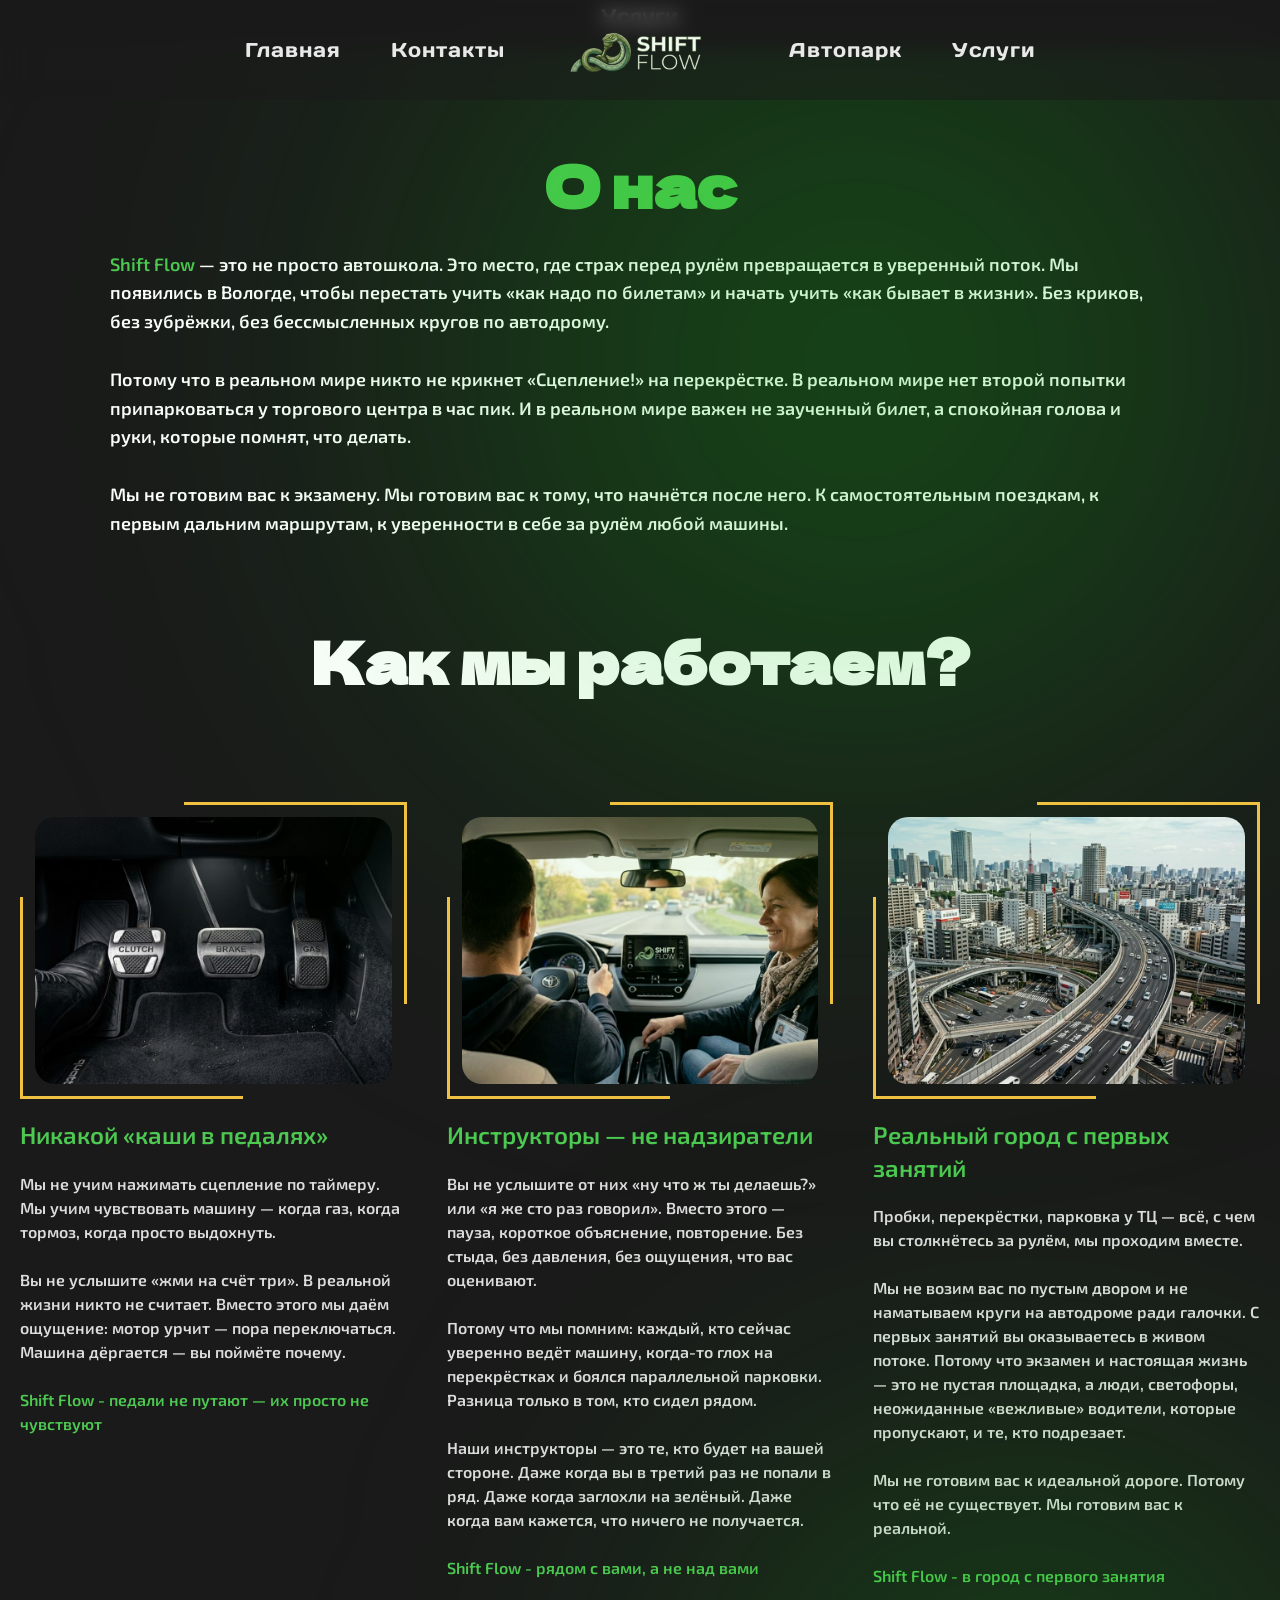
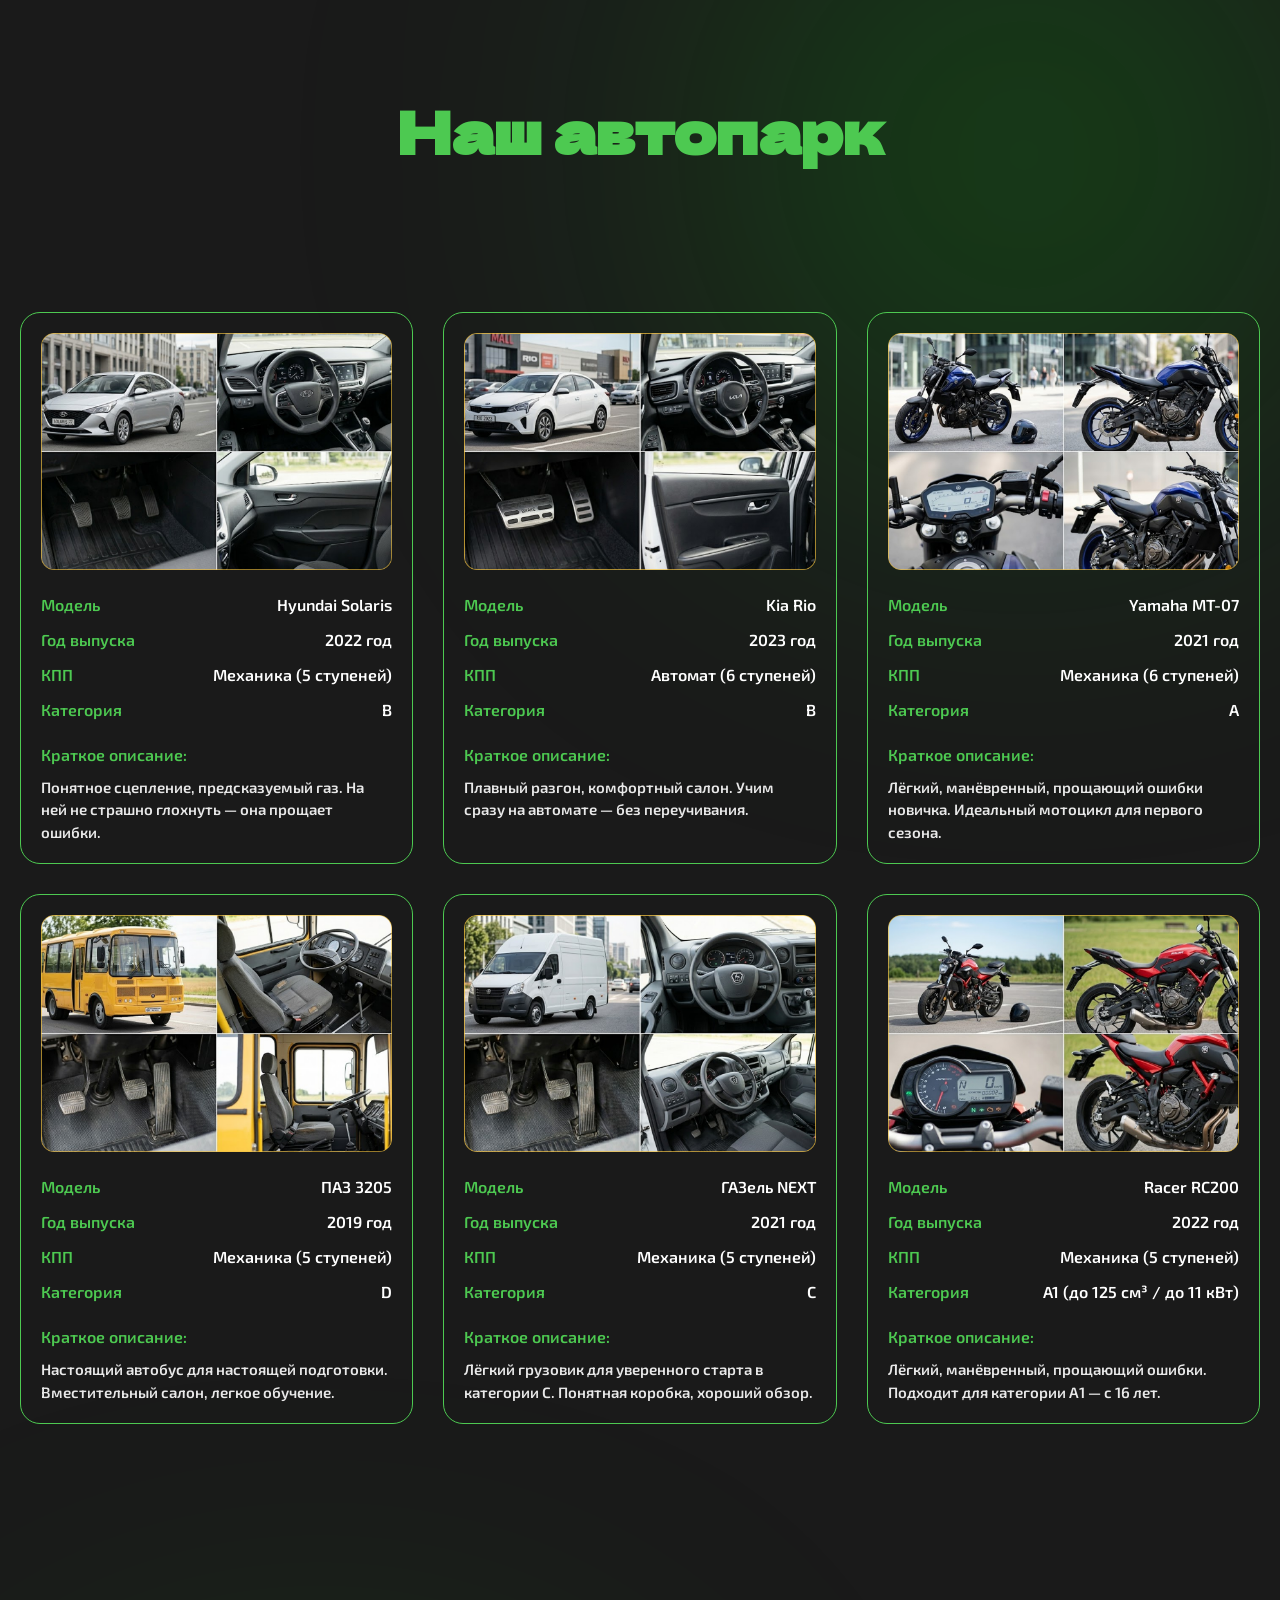
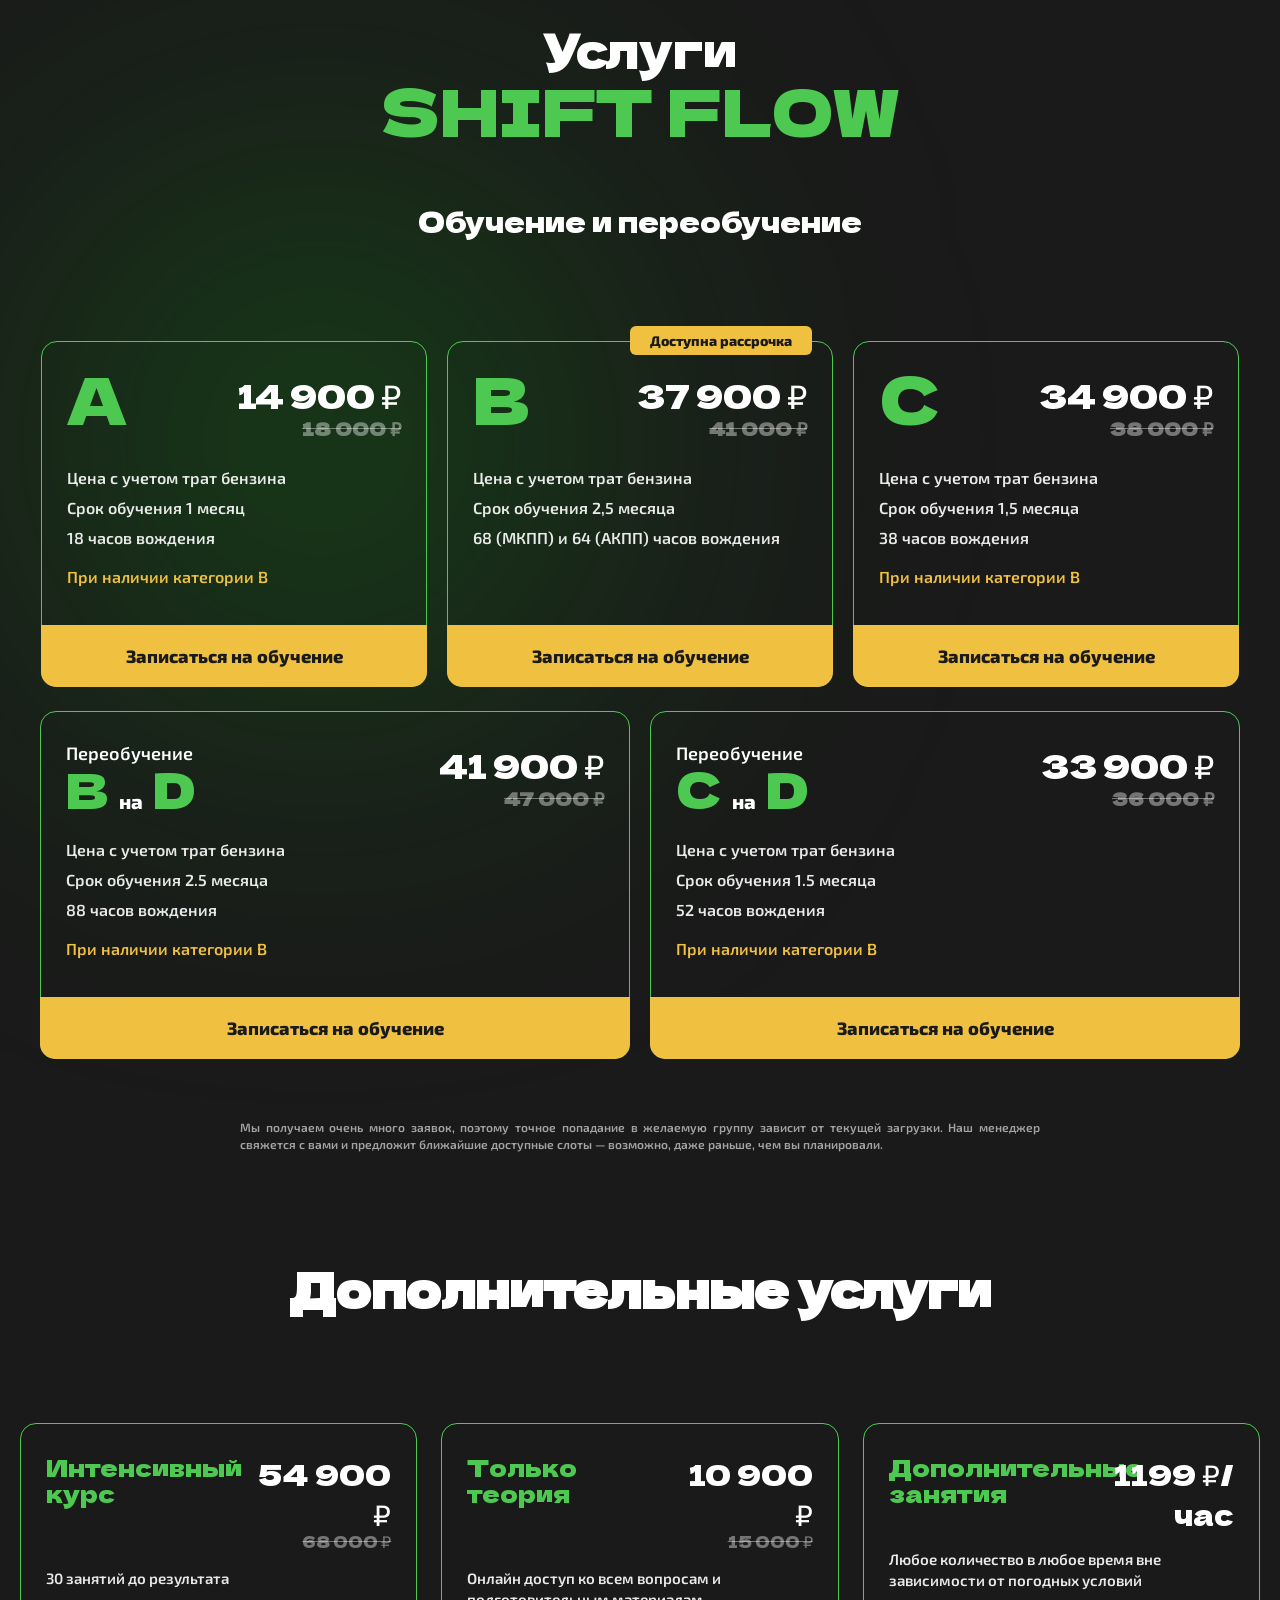
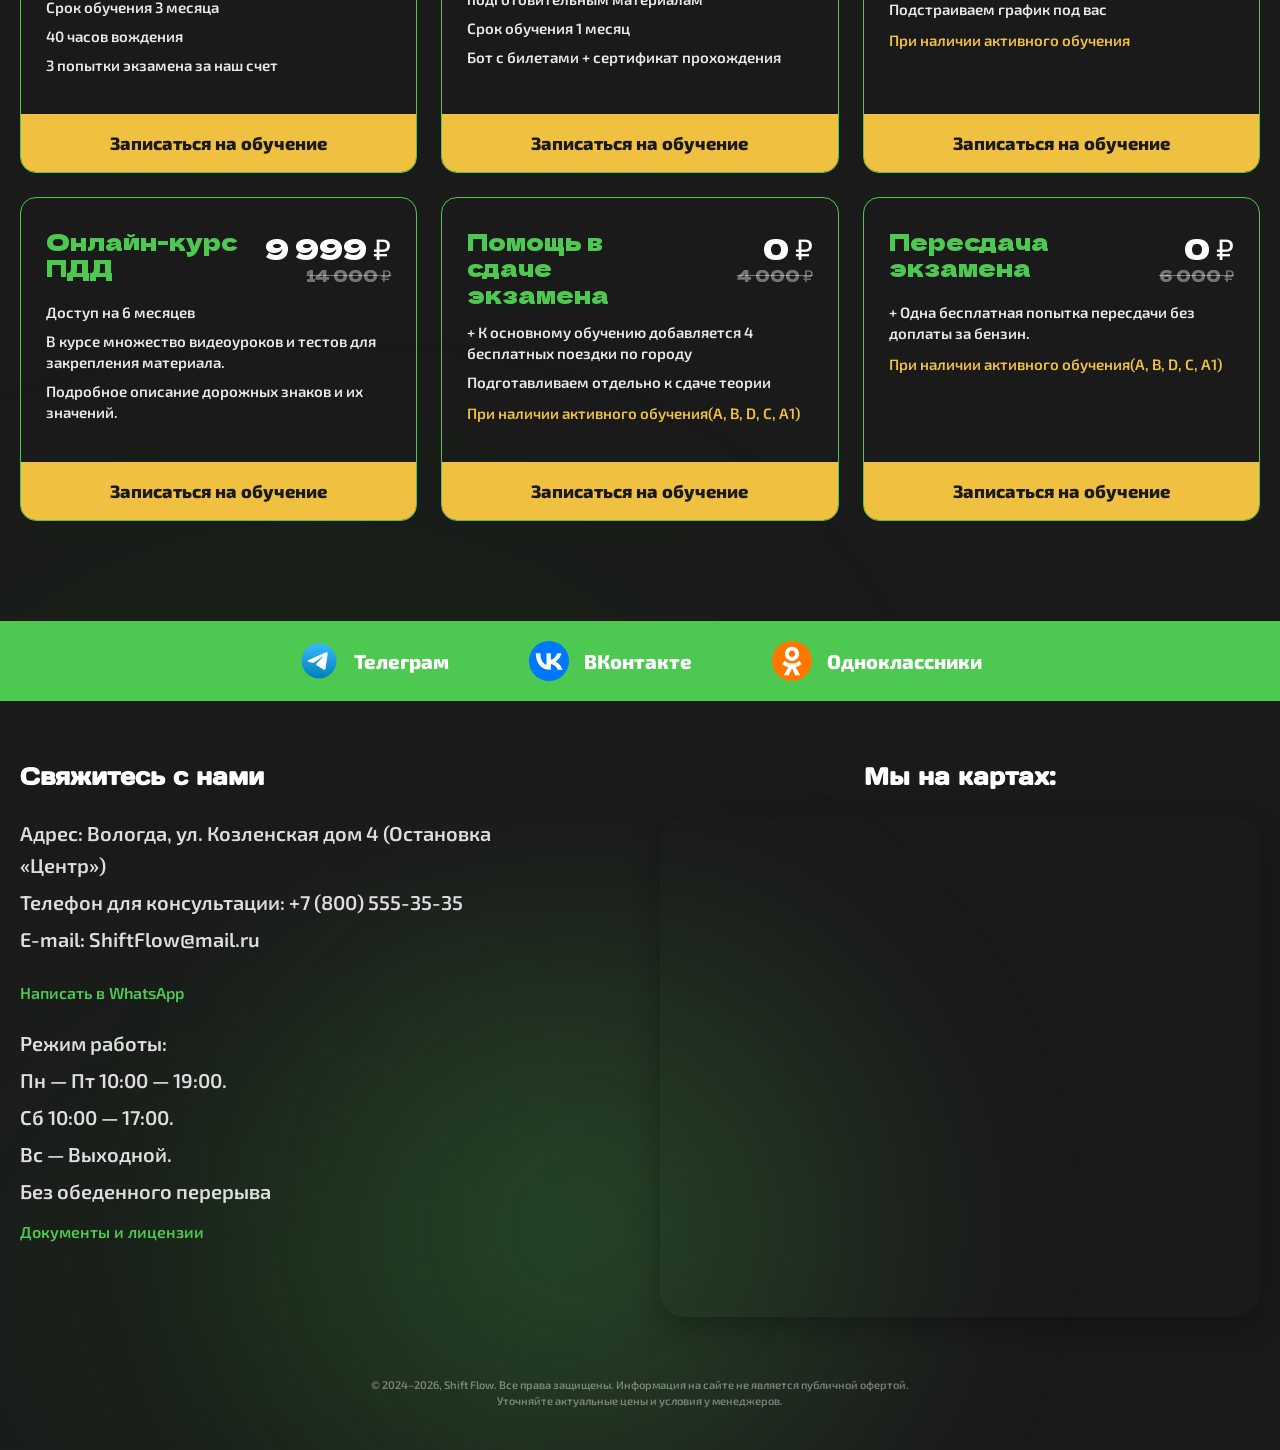
==== general.html @ fd3c5251 "Add files via upload" ====
<!DOCTYPE html>
<html lang="ru">
<head>
    <meta charset="UTF-8">
    <meta name="viewport" content="width=device-width, initial-scale=1.0">
    <title>Oбщая страница - Shift Flow</title>
    <link rel="stylesheet" href="./Css/style_general.css">
    <link rel="icon" href="./images/car-icon.svg" type="image/x-icon" />
</head>
<body>
   <!-- Эффекты свечения -->
    <div class="glow-effect-right-bottom"></div>
    <div class="glow-effect-right-bottom-1"></div>
    <div class="glow-effect-left-bottom"></div>
    <div class="glow-effect-left-bottom-1"></div>

    <!-- Шапка -->
    <header class="header">
        <div class="container">
            <nav class="nav-left desktop-nav">
                <a href="./index.html">Главная</a>
                <a href="#contact">Контакты</a>
            </nav>
            <div class="logo">
                <a href="./index.html"><img src="./images/logotip.png" alt="Shift Flow" /></a>
            </div>
            <nav class="nav-right desktop-nav">
                <a href="./general.html#carpark">Автопарк</a>
                <a href="./general.html#services">Услуги</a>
            </nav>
            <button class="burger-btn" id="burgerBtn">Меню</button>
        </div>
    </header>

    <!-- Мобильное меню -->
    <div class="mobile-nav" id="mobileNav">
        <a href="./index.html">Главная</a>
        <a href="#contact">Контакты</a>
        <a href="./general.html#carpark">Автопарк</a>
        <a href="./general.html#services">Услуги</a>
    </div>

    <!-- Блок О нас -->
    <section class="about-section">
        <div class="container about-container">
            <h1 class="page-title">О нас</h1>
            <p class="intro-text">
                <span class="highlight">Shift Flow</span> — это не просто автошкола. Это место, где страх перед рулём превращается в уверенный поток. Мы появились в Вологде, чтобы перестать учить «как надо по билетам» и начать учить «как бывает в жизни». Без криков, без зубрёжки, без бессмысленных кругов по автодрому.
                <br><br>
                Потому что в реальном мире никто не крикнет «Сцепление!» на перекрёстке. В реальном мире нет второй попытки припарковаться у торгового центра в час пик. И в реальном мире важен не заученный билет, а спокойная голова и руки, которые помнят, что делать.
                <br><br>
                Мы не готовим вас к экзамену. Мы готовим вас к тому, что начнётся после него. К самостоятельным поездкам, к первым дальним маршрутам, к уверенности в себе за рулём любой машины.
            </p>
        </div>
    </section>

    <!-- Блок Как мы работаем? -->
    <section class="work-section">
        <div class="container work-container">
            <h2 class="section-title">Как мы работаем?</h2>
            <div class="work-grid">
                <div class="work-card">
                    <div class="work-image-wrapper">
                        <img src="./images/block-work-pedali.png" alt="Педали">
                    </div>
                    <h3 class="work-card-title">Никакой «каши в педалях»</h3>
                    <p class="work-card-text">
                        Мы не учим нажимать сцепление по таймеру. Мы учим чувствовать машину — когда газ, когда тормоз, когда просто выдохнуть.<br><br>
                        Вы не услышите «жми на счёт три». В реальной жизни никто не считает. Вместо этого мы даём ощущение: мотор урчит — пора переключаться. Машина дёргается — вы поймёте почему.<br><br>
                        <span class="highlight">Shift Flow - </span><span class="work-card-tagline">педали не путают — их просто не чувствуют</span>
                    </p>
                </div>
                <div class="work-card">
                    <div class="work-image-wrapper">
                        <img src="./images/block-work-instrucor.png" alt="Инструктор">
                    </div>
                    <h3 class="work-card-title">Инструкторы — не надзиратели</h3>
                    <p class="work-card-text">
                        Вы не услышите от них «ну что ж ты делаешь?» или «я же сто раз говорил». Вместо этого — пауза, короткое объяснение, повторение. Без стыда, без давления, без ощущения, что вас оценивают.<br><br>
                        Потому что мы помним: каждый, кто сейчас уверенно ведёт машину, когда-то глох на перекрёстках и боялся параллельной парковки. Разница только в том, кто сидел рядом.<br><br>
                        Наши инструкторы — это те, кто будет на вашей стороне. Даже когда вы в третий раз не попали в ряд. Даже когда заглохли на зелёный. Даже когда вам кажется, что ничего не получается.<br><br>
                        <span class="highlight">Shift Flow - </span><span class="work-card-tagline">рядом с вами, а не над вами</span>
                    </p>
                </div>
                <div class="work-card">
                    <div class="work-image-wrapper">
                        <img src="./images/block-work-city.png" alt="Город">
                    </div>
                    <h3 class="work-card-title">Реальный город с первых занятий</h3>
                    <p class="work-card-text">
                        Пробки, перекрёстки, парковка у ТЦ — всё, с чем вы столкнётесь за рулём, мы проходим вместе.<br><br>
                        Мы не возим вас по пустым двором и не наматываем круги на автодроме ради галочки. С первых занятий вы оказываетесь в живом потоке. Потому что экзамен и настоящая жизнь — это не пустая площадка, а люди, светофоры, неожиданные «вежливые» водители, которые пропускают, и те, кто подрезает.<br><br>
                        Мы не готовим вас к идеальной дороге. Потому что её не существует. Мы готовим вас к реальной.<br><br>
                        <span class="highlight">Shift Flow - </span><span class="work-card-tagline">в город с первого занятия</span>
                    </p>
                </div>
            </div>
        </div>
    </section>

    <!-- Автопарк -->
    <section class="fleet-section">
        <div class="container fleet-container">
            <h2 class="fleet-title" id="carpark">Наш автопарк</h2>
            <div class="fleet-grid">
                <div class="fleet-card">
                    <div class="fleet-image"><img src="./images/avtoparc-1.png" alt="Hyundai Solaris"></div>
                    <div class="fleet-info">
                        <div class="fleet-row"><span class="fleet-label">Модель</span><span class="fleet-value">Hyundai Solaris</span></div>
                        <div class="fleet-row"><span class="fleet-label">Год выпуска</span><span class="fleet-value">2022 год</span></div>
                        <div class="fleet-row"><span class="fleet-label">КПП</span><span class="fleet-value">Механика (5 ступеней)</span></div>
                        <div class="fleet-row"><span class="fleet-label">Категория</span><span class="fleet-value">B</span></div>
                        <div class="fleet-desc"><span class="fleet-label">Краткое описание:</span><p>Понятное сцепление, предсказуемый газ. На ней не страшно глохнуть — она прощает ошибки.</p></div>
                    </div>
                </div>
                <div class="fleet-card">
                    <div class="fleet-image"><img src="./images/avtoparc-2.png" alt="Kia Rio"></div>
                    <div class="fleet-info">
                        <div class="fleet-row"><span class="fleet-label">Модель</span><span class="fleet-value">Kia Rio</span></div>
                        <div class="fleet-row"><span class="fleet-label">Год выпуска</span><span class="fleet-value">2023 год</span></div>
                        <div class="fleet-row"><span class="fleet-label">КПП</span><span class="fleet-value">Автомат (6 ступеней)</span></div>
                        <div class="fleet-row"><span class="fleet-label">Категория</span><span class="fleet-value">B</span></div>
                        <div class="fleet-desc"><span class="fleet-label">Краткое описание:</span><p>Плавный разгон, комфортный салон. Учим сразу на автомате — без переучивания.</p></div>
                    </div>
                </div>
                <div class="fleet-card">
                    <div class="fleet-image"><img src="./images/avtoparc-3.png" alt="Yamaha MT-07"></div>
                    <div class="fleet-info">
                        <div class="fleet-row"><span class="fleet-label">Модель</span><span class="fleet-value">Yamaha MT-07</span></div>
                        <div class="fleet-row"><span class="fleet-label">Год выпуска</span><span class="fleet-value">2021 год</span></div>
                        <div class="fleet-row"><span class="fleet-label">КПП</span><span class="fleet-value">Механика (6 ступеней)</span></div>
                        <div class="fleet-row"><span class="fleet-label">Категория</span><span class="fleet-value">A</span></div>
                        <div class="fleet-desc"><span class="fleet-label">Краткое описание:</span><p>Лёгкий, манёвренный, прощающий ошибки новичка. Идеальный мотоцикл для первого сезона.</p></div>
                    </div>
                </div>
                <div class="fleet-card">
                    <div class="fleet-image"><img src="./images/avtoparc-4.png" alt="ПАЗ 3205"></div>
                    <div class="fleet-info">
                        <div class="fleet-row"><span class="fleet-label">Модель</span><span class="fleet-value">ПАЗ 3205</span></div>
                        <div class="fleet-row"><span class="fleet-label">Год выпуска</span><span class="fleet-value">2019 год</span></div>
                        <div class="fleet-row"><span class="fleet-label">КПП</span><span class="fleet-value">Механика (5 ступеней)</span></div>
                        <div class="fleet-row"><span class="fleet-label">Категория</span><span class="fleet-value">D</span></div>
                        <div class="fleet-desc"><span class="fleet-label">Краткое описание:</span><p>Настоящий автобус для настоящей подготовки. Вместительный салон, легкое обучение.</p></div>
                    </div>
                </div>
                <div class="fleet-card">
                    <div class="fleet-image"><img src="./images/avtoparc-5.png" alt="ГАЗель NEXT"></div>
                    <div class="fleet-info">
                        <div class="fleet-row"><span class="fleet-label">Модель</span><span class="fleet-value">ГАЗель NEXT</span></div>
                        <div class="fleet-row"><span class="fleet-label">Год выпуска</span><span class="fleet-value">2021 год</span></div>
                        <div class="fleet-row"><span class="fleet-label">КПП</span><span class="fleet-value">Механика (5 ступеней)</span></div>
                        <div class="fleet-row"><span class="fleet-label">Категория</span><span class="fleet-value">C</span></div>
                        <div class="fleet-desc"><span class="fleet-label">Краткое описание:</span><p>Лёгкий грузовик для уверенного старта в категории C. Понятная коробка, хороший обзор.</p></div>
                    </div>
                </div>
                <div class="fleet-card">
                    <div class="fleet-image"><img src="./images/avtoparc-6.png" alt="Racer RC200"></div>
                    <div class="fleet-info">
                        <div class="fleet-row"><span class="fleet-label">Модель</span><span class="fleet-value">Racer RC200</span></div>
                        <div class="fleet-row"><span class="fleet-label">Год выпуска</span><span class="fleet-value">2022 год</span></div>
                        <div class="fleet-row"><span class="fleet-label">КПП</span><span class="fleet-value">Механика (5 ступеней)</span></div>
                        <div class="fleet-row"><span class="fleet-label">Категория</span><span class="fleet-value">A1 (до 125 см³ / до 11 кВт)</span></div>
                        <div class="fleet-desc"><span class="fleet-label">Краткое описание:</span><p>Лёгкий, манёвренный, прощающий ошибки. Подходит для категории A1 — с 16 лет.</p></div>
                    </div>
                </div>
            </div>
            <button class="btn-load-more" id="loadMoreBtn">Загрузить еще</button>
        </div>
    </section>

    <!-- Блок Стоимость / Услуги -->
    <section class="pricing-section">
        <div class="container pricing-container">
            <div class="services-main-title">
                <span class="title-top" id="services">Услуги</span>
                <span class="title-bottom">SHIFT FLOW</span>
            </div>
            <h3 class="subtitle-training">Обучение и переобучение</h3>
            <div class="pricing-wrapper">
                <div class="pricing-row">
                    <div class="card">
                        <div class="card-content">
                            <div class="header-row">
                                <span class="category-letter">A</span>
                                <div class="price-block">
                                    <div class="current-price">14 900 ₽</div>
                                    <div class="old-price">18 000 ₽</div>
                                </div>
                            </div>
                            <ul class="features">
                                <li>Цена с учетом трат бензина</li>
                                <li>Срок обучения 1 месяц</li>
                                <li>18 часов вождения</li>
                                <li class="highlight">При наличии категории B</li>
                            </ul>
                        </div>
                        <button class="btn-card btn-open-modal">Записаться на обучение</button>
                    </div>
                    <div class="card">
                        <div class="badge">Доступна рассрочка</div>
                        <div class="card-content">
                            <div class="header-row">
                                <span class="category-letter">B</span>
                                <div class="price-block">
                                    <div class="current-price">37 900 ₽</div>
                                    <div class="old-price">41 000 ₽</div>
                                </div>
                            </div>
                            <ul class="features">
                                <li>Цена с учетом трат бензина</li>
                                <li>Срок обучения 2,5 месяца</li>
                                <li>68 (МКПП) и 64 (АКПП) часов вождения</li>
                            </ul>
                        </div>
                        <button class="btn-card btn-open-modal">Записаться на обучение</button>
                    </div>
                    <div class="card">
                        <div class="card-content">
                            <div class="header-row">
                                <span class="category-letter">C</span>
                                <div class="price-block">
                                    <div class="current-price">34 900 ₽</div>
                                    <div class="old-price">38 000 ₽</div>
                                </div>
                            </div>
                            <ul class="features">
                                <li>Цена с учетом трат бензина</li>
                                <li>Срок обучения 1,5 месяца</li>
                                <li>38 часов вождения</li>
                                <li class="highlight">При наличии категории B</li>
                            </ul>
                        </div>
                        <button class="btn-card btn-open-modal">Записаться на обучение</button>
                    </div>
                </div>
                <div class="pricing-row bottom-row">
                    <div class="card wide-card">
                        <div class="card-content">
                            <div class="header-row">
                                <div class="retraining-title">
                                    <span class="retraining-label">Переобучение</span>
                                    <div class="retraining-letters">
                                        <span class="category-letter">B</span>
                                        <span class="retraining-mid">на</span>
                                        <span class="category-letter">D</span>
                                    </div>
                                </div>
                                <div class="price-block">
                                    <div class="current-price">41 900 ₽</div>
                                    <div class="old-price">47 000 ₽</div>
                                </div>
                            </div>
                            <ul class="features">
                                <li>Цена с учетом трат бензина</li>
                                <li>Срок обучения 2.5 месяца</li>
                                <li>88 часов вождения</li>
                                <li class="highlight">При наличии категории B</li>
                            </ul>
                        </div>
                        <button class="btn-card btn-open-modal">Записаться на обучение</button>
                    </div>
                    <div class="card wide-card">
                        <div class="card-content">
                            <div class="header-row">
                                <div class="retraining-title">
                                    <span class="retraining-label">Переобучение</span>
                                    <div class="retraining-letters">
                                        <span class="category-letter">C</span>
                                        <span class="retraining-mid">на</span>
                                        <span class="category-letter">D</span>
                                    </div>
                                </div>
                                <div class="price-block">
                                    <div class="current-price">33 900 ₽</div>
                                    <div class="old-price">36 000 ₽</div>
                                </div>
                            </div>
                            <ul class="features">
                                <li>Цена с учетом трат бензина</li>
                                <li>Срок обучения 1.5 месяца</li>
                                <li>52 часов вождения</li>
                                <li class="highlight">При наличии категории B</li>
                            </ul>
                        </div>
                        <button class="btn-card btn-open-modal">Записаться на обучение</button>
                    </div>
                </div>
            </div>
            <p class="pricing-footnote">
                Мы получаем очень много заявок, поэтому точное попадание в желаемую группу зависит от текущей загрузки. Наш менеджер свяжется с вами и предложит ближайшие доступные слоты — возможно, даже раньше, чем вы планировали.
            </p>
        </div>
    </section>

    <!-- Дополнительные услуги -->
    <section class="extra-services-section">
        <div class="container extra-container">
            <h2 class="extra-title">Дополнительные услуги</h2>
            <div class="extra-grid">
                <div class="extra-card">
                    <div class="extra-card-header">
                        <div class="extra-card-title">Интенсивный курс</div>
                        <div class="extra-price-block">
                            <div class="extra-current-price">54 900 ₽</div>
                            <div class="extra-old-price">68 000 ₽</div>
                        </div>
                    </div>
                    <ul class="extra-features">
                        <li>30 занятий до результата</li>
                        <li>Срок обучения 3 месяца</li>
                        <li>40 часов вождения</li>
                        <li>3 попытки экзамена за наш счет</li>
                    </ul>
                    <button class="btn-extra btn-open-modal">Записаться на обучение</button>
                </div>
                <div class="extra-card">
                    <div class="extra-card-header">
                        <div class="extra-card-title">Только теория</div>
                        <div class="extra-price-block">
                            <div class="extra-current-price">10 900 ₽</div>
                            <div class="extra-old-price">15 000 ₽</div>
                        </div>
                    </div>
                    <ul class="extra-features">
                        <li>Онлайн доступ ко всем вопросам и подготовительным материалам</li>
                        <li>Срок обучения 1 месяц</li>
                        <li>Бот с билетами + сертификат прохождения</li>
                    </ul>
                    <button class="btn-extra btn-open-modal">Записаться на обучение</button>
                </div>
                <div class="extra-card">
                    <div class="extra-card-header">
                        <div class="extra-card-title">Дополнительные занятия</div>
                        <div class="extra-price-block">
                            <div class="extra-current-price">1199 ₽/час</div>
                        </div>
                    </div>
                    <ul class="extra-features">
                        <li>Любое количество в любое время вне зависимости от погодных условий</li>
                        <li>Подстраиваем график под вас</li>
                        <li class="extra-highlight">При наличии активного обучения</li>
                    </ul>
                    <button class="btn-extra btn-open-modal">Записаться на обучение</button>
                </div>
                <div class="extra-card">
                    <div class="extra-card-header">
                        <div class="extra-card-title">Онлайн-курс ПДД</div>
                        <div class="extra-price-block">
                            <div class="extra-current-price">9 999 ₽</div>
                            <div class="extra-old-price">14 000 ₽</div>
                        </div>
                    </div>
                    <ul class="extra-features">
                        <li>Доступ на 6 месяцев</li>
                        <li>В курсе множество видеоуроков и тестов для закрепления материала.</li>
                        <li>Подробное описание дорожных знаков и их значений.</li>
                    </ul>
                    <button class="btn-extra btn-open-modal">Записаться на обучение</button>
                </div>
                <div class="extra-card">
                    <div class="extra-card-header">
                        <div class="extra-card-title">Помощь в сдаче экзамена</div>
                        <div class="extra-price-block">
                            <div class="extra-current-price">0 ₽</div>
                            <div class="extra-old-price">4 000 ₽</div>
                        </div>
                    </div>
                    <ul class="extra-features">
                        <li>+ К основному обучению добавляется 4 бесплатных поездки по городу</li>
                        <li>Подготавливаем отдельно к сдаче теории</li>
                        <li class="extra-highlight">При наличии активного обучения(A, B, D, C, A1)</li>
                    </ul>
                    <button class="btn-extra btn-open-modal">Записаться на обучение</button>
                </div>
                <div class="extra-card">
                    <div class="extra-card-header">
                        <div class="extra-card-title">Пересдача экзамена</div>
                        <div class="extra-price-block">
                            <div class="extra-current-price">0 ₽</div>
                            <div class="extra-old-price">6 000 ₽</div>
                        </div>
                    </div>
                    <ul class="extra-features">
                        <li>+ Одна бесплатная попытка пересдачи без доплаты за бензин.</li>
                        <li class="extra-highlight">При наличии активного обучения(A, B, D, C, A1)</li>
                    </ul>
                    <button class="btn-extra btn-open-modal">Записаться на обучение</button>
                </div>
            </div>
        </div>
    </section>

    <!-- Модальное окно (исправленное) -->
    <div class="modal-overlay" id="enrollModal">
        <div class="modal-box" id="modalFormBox">
            <button class="modal-close-btn" id="closeFormBtn">
                <svg width="24" height="24" viewBox="0 0 24 24" fill="none" xmlns="http://www.w3.org/2000/svg">
                    <path d="M18 6L6 18M6 6L18 18" stroke="var(--amber-color)" stroke-width="3" stroke-linecap="round" stroke-linejoin="round"/>
                </svg>
            </button>
            <h3 class="modal-title">Записаться на обучение</h3>
            <form id="enrollmentForm" novalidate>
                <input type="text" class="modal-input" placeholder="*Ваше ФИО" required>
                <input type="tel" id="phoneInput" class="modal-input" placeholder="*Ваш номер телефона" required>
                <div class="select-wrapper">
                    <select class="modal-input custom-select" required>
                        <option value="" disabled selected hidden>*Категория обучения</option>
                        <option value="A">A</option>
                        <option value="B">B</option>
                        <option value="D">D</option>
                        <option value="Интенсивный курс">Интенсивный курс</option>
                        <option value="Только теория">Только теория</option>
                        <option value="Доп.занятия">Доп.занятия</option>
                        <option value="Онлайн курс ПДД">Онлайн курс ПДД</option>
                    </select>
                </div>
                <input type="text" class="modal-input" placeholder="*Когда готовы приступить к обучению?" required>
                <p class="modal-note">То что помечено * обязательно к заполнению</p>
                <div class="modal-footer">
                    <label class="modal-checkbox-label">
                        <input type="checkbox" id="policyCheckbox" required>
                        <span class="custom-checkbox" id="customCheckmark"></span>
                        <span class="checkbox-text">Я согласен(на) на обработку персональных данных</span>
                    </label>
                    <button type="submit" class="modal-submit-btn">Отправить</button>
                </div>
            </form>
        </div>
        <div class="modal-box" id="modalSuccessBox" style="display: none;">
            <h3 class="modal-title">Благодарим за запись!</h3>
            <p class="modal-success-text">Наш менеджер свяжется с вами<br>в течение 30 минут.<br>Если через это время звонок не поступит, напишите нам в<br><a href="https://t.me/shiftflow" target="_blank" class="modal-link">Telegram</a> или<br>позвоните по номеру<br><a href="tel:+88005553535" class="modal-link">+8 (800) 555-35-35</a></p>
            <div class="modal-success-footer">
                <button class="modal-submit-btn" id="closeSuccessBtn">Закрыть</button>
            </div>
        </div>
    </div>

    <!-- Подвал -->
    <footer class="footer-section">
        <div class="glow-effect-footer"></div>
        <div class="footer-socials">
            <div class="container socials-container">
                <a href="#" class="social-link">
                    <img src="./images/telegram-logo.svg" alt="Телеграм" class="social-icon">
                    <span>Телеграм</span>
                </a>
                <a href="#" class="social-link">
                    <img src="./images/vk-logo.svg" alt="ВКонтакте" class="social-icon">
                    <span>ВКонтакте</span>
                </a>
                <a href="#" class="social-link">
                    <img src="./images/ok-logo.svg" alt="Одноклассники" class="social-icon">
                    <span>Одноклассники</span>
                </a>
            </div>
        </div>
        <div class="footer-main">
            <div class="container footer-container">
                <div class="footer-contacts" id="contact">
                    <h3 class="footer-title">Свяжитесь с нами</h3>
                    <div class="contact-info">
                        <p>Адрес: Вологда, ул. Козленская дом 4 (Остановка «Центр»)</p>
                        <p>Телефон для консультации: +7 (800) 555-35-35</p>
                        <p>E-mail: ShiftFlow@mail.ru</p>
                    </div>
                    <a href="https://www.whatsapp.com/" class="footer-link-green">Написать в WhatsApp</a>
                    <div class="schedule-info">
                        <p>Режим работы:</p>
                        <p>Пн — Пт 10:00 — 19:00.</p>
                        <p>Сб 10:00 — 17:00.</p>
                        <p>Вс — Выходной.</p>
                        <p>Без обеденного перерыва</p>
                    </div>
                    <a href="#" class="footer-link-green">Документы и лицензии</a>
                </div>
                <div class="footer-map-section">
                    <h3 class="footer-title map-title">Мы на картах:</h3>
                    <div class="map-wrapper">
                        <iframe 
                            src="https://yandex.ru/map-widget/v1/?ll=39.884501%2C59.219808&mode=search&ol=geo&ouri=ymapsbm1%3A%2F%2Fgeo%3Fdata%3DCgg1MzE0NzM5MRJK0KDQvtGB0YHQuNGPLCDQktC-0LvQvtCz0LTQsCwg0JrQvtC30LvQtdC90YHQutCw0Y8g0YPQu9C40YbQsCwgNNC60JIiCg2cajpCFVw3X0I%2C&z=17" 
                            width="100%" 
                            height="100%" 
                            frameborder="0" 
                            allowfullscreen="true" 
                            style="position:relative;">
                        </iframe>
                    </div>
                </div>
            </div>
            <div class="container footer-bottom-container">
                <p class="footer-copyright">
                    © 2024–2026, Shift Flow. Все права защищены. Информация на сайте не является публичной офертой.<br>
                    Уточняйте актуальные цены и условия у менеджеров.
                </p>
            </div>
        </div>
    </footer>

    <script>
        document.addEventListener('DOMContentLoaded', () => {
            // ========== БУРГЕР-МЕНЮ ==========
            const burgerBtn = document.getElementById('burgerBtn');
            const mobileNav = document.getElementById('mobileNav');
            const body = document.body;
            if (burgerBtn && mobileNav) {
                burgerBtn.addEventListener('click', (e) => {
                    e.stopPropagation();
                    mobileNav.classList.toggle('open');
                    burgerBtn.classList.toggle('active');
                    body.classList.toggle('menu-open');
                    burgerBtn.textContent = mobileNav.classList.contains('open') ? '✕' : 'Меню';
                });
                const navLinks = mobileNav.querySelectorAll('a');
                navLinks.forEach(link => {
                    link.addEventListener('click', () => {
                        mobileNav.classList.remove('open');
                        burgerBtn.classList.remove('active');
                        body.classList.remove('menu-open');
                        burgerBtn.textContent = 'Меню';
                    });
                });
                document.addEventListener('click', (e) => {
                    if (mobileNav.classList.contains('open') && 
                        !mobileNav.contains(e.target) && 
                        !burgerBtn.contains(e.target)) {
                        mobileNav.classList.remove('open');
                        burgerBtn.classList.remove('active');
                        body.classList.remove('menu-open');
                        burgerBtn.textContent = 'Меню';
                    }
                });
            }

            // ========== АВТОПАРК: ЗАГРУЗИТЬ ЕЩЁ ==========
            const fleetGrid = document.querySelector('.fleet-grid');
            const loadMoreBtn = document.getElementById('loadMoreBtn');
            if (fleetGrid && loadMoreBtn) {
                const cards = Array.from(fleetGrid.querySelectorAll('.fleet-card'));
                const initialVisible = 4;
                function updateFleetVisibility() {
                    const isMobile = window.innerWidth <= 768;
                    if (isMobile) {
                        cards.forEach((card, idx) => {
                            if (idx >= initialVisible) card.classList.add('hidden-mobile');
                            else card.classList.remove('hidden-mobile');
                        });
                        const hasHidden = cards.some(c => c.classList.contains('hidden-mobile'));
                        loadMoreBtn.style.display = hasHidden ? 'block' : 'none';
                    } else {
                        cards.forEach(card => card.classList.remove('hidden-mobile'));
                        loadMoreBtn.style.display = 'none';
                    }
                }
                function onLoadMore() {
                    cards.forEach(card => card.classList.remove('hidden-mobile'));
                    loadMoreBtn.style.display = 'none';
                }
                updateFleetVisibility();
                window.addEventListener('resize', updateFleetVisibility);
                loadMoreBtn.addEventListener('click', onLoadMore);
            }

            // ========== МОДАЛЬНОЕ ОКНО (улучшенное) ==========
            const modalOverlay = document.getElementById('enrollModal');
            const modalFormBox = document.getElementById('modalFormBox');
            const modalSuccessBox = document.getElementById('modalSuccessBox');
            const openBtns = document.querySelectorAll('.btn-open-modal');
            const closeFormBtn = document.getElementById('closeFormBtn');
            const closeSuccessBtn = document.getElementById('closeSuccessBtn');
            const enrollmentForm = document.getElementById('enrollmentForm');
            const phoneInput = document.getElementById('phoneInput');
            const policyCheckbox = document.getElementById('policyCheckbox');
            const customCheckmark = document.getElementById('customCheckmark');

            // Форматирование телефона (как на главной)
            if (phoneInput) {
                phoneInput.addEventListener('input', function (e) {
                    let val = e.target.value.replace(/\D/g, '');
                    if (val === '') {
                        e.target.value = '';
                        return;
                    }
                    if (val[0] === '7' || val[0] === '8') val = '7' + val.substring(1);
                    else val = '7' + val;
                    e.target.value = '+' + val.substring(0, 11);
                });
                phoneInput.addEventListener('focus', function (e) {
                    if (e.target.value === '') e.target.value = '+7';
                });
            }

            // Обработка ошибки чекбокса
            if (policyCheckbox && customCheckmark) {
                policyCheckbox.addEventListener('change', () => {
                    if (policyCheckbox.checked) customCheckmark.classList.remove('error-checkbox');
                });
            }

            function openModal() {
                if (modalOverlay) modalOverlay.classList.add('active');
                if (modalFormBox) modalFormBox.style.display = 'block';
                if (modalSuccessBox) modalSuccessBox.style.display = 'none';
                document.body.style.overflow = 'hidden';
            }
            function closeModal() {
                if (modalOverlay) modalOverlay.classList.remove('active');
                document.body.style.overflow = '';
            }

            if (openBtns.length) {
                openBtns.forEach(btn => btn.addEventListener('click', openModal));
            }
            if (closeFormBtn) closeFormBtn.addEventListener('click', closeModal);
            if (closeSuccessBtn) closeSuccessBtn.addEventListener('click', closeModal);
            if (modalOverlay) {
                modalOverlay.addEventListener('click', (e) => {
                    if (e.target === modalOverlay) closeModal();
                });
            }

            if (enrollmentForm) {
                enrollmentForm.addEventListener('submit', (e) => {
                    e.preventDefault();
                    let isValid = true;
                    if (policyCheckbox && !policyCheckbox.checked) {
                        if (customCheckmark) customCheckmark.classList.add('error-checkbox');
                        isValid = false;
                    }
                    if (phoneInput && phoneInput.value.length < 12) {
                        phoneInput.style.borderColor = 'red';
                        isValid = false;
                    } else if (phoneInput) {
                        phoneInput.style.borderColor = '';
                    }
                    if (isValid) {
                        if (modalFormBox) modalFormBox.style.display = 'none';
                        if (modalSuccessBox) modalSuccessBox.style.display = 'block';
                        enrollmentForm.reset();
                        if (customCheckmark) customCheckmark.classList.remove('error-checkbox');
                        if (phoneInput) phoneInput.style.borderColor = '';
                        if (phoneInput) phoneInput.value = '+7';
                    }
                });
            }
        });
    </script>
</body>
</html>
---- Css/style_general.css ----
/* Сброс отступов и способа расчета размеров */
* {
    margin: 0;
    padding: 0;
    box-sizing: border-box;
}

/* Глобальные переменные с цветами */
:root {
    --amber-color: #f0c040;
    --green-color: #4dc951;
}

html {
    scroll-behavior: smooth;
}

/* Подключение шрифтов */
@font-face {
    font-family: "DelaGothicOne";
    src: url(../fonts/DelaGothicOne-Regular.ttf) format("truetype");
    font-style: normal;
    font-weight: normal;
}

@font-face {
    font-family: "Exo 2";
    src: url(../fonts/Exo2-ExtraBold.ttf) format("truetype");
    font-style: normal;
    font-weight: 800;
}

@font-face {
    font-family: "Exo 2";
    src: url(../fonts/Exo2-SemiBold.ttf) format("truetype");
    font-style: normal;
    font-weight: 600;
}

@font-face {
    font-family: "Days One";
    src: url(../fonts/DaysOne-Regular.ttf) format("truetype");
    font-style: normal;
    font-weight: normal;
}

/* Общий контейнер для центровки контента */
.container {
    max-width: 1400px;
    margin: 0 auto;
    padding: 0 20px;
    display: flex;
    justify-content: center;
    align-items: center;
    gap: 40px;
}

/* Основные настройки body */
body {
    position: relative;
    padding-top: 90px;
    background-color: #1a1a1a;
    overflow-x: hidden;
    color: #ffffff;
    font-family: "Exo 2", sans-serif;
}

/* Фиксированная шапка сайта */
.header {
    position: fixed;
    top: 0;
    left: 0;
    width: 100%;
    z-index: 1000;
    background-color: rgba(26, 26, 26, 0.5);
    backdrop-filter: blur(10px);
    padding: 10px 0;
    display: flex;
    justify-content: center;
    align-items: center;
}
.header .container {
    justify-content: space-between;
}
.logo {
    margin: 0 auto;
}

/* Декоративные свечения */
.glow-effect-right-bottom {
    position: absolute;
    top: -20vh;
    right: -17vw;
    width: 100vw;
    height: 120vh;
    background: radial-gradient(circle, rgba(9, 197, 15, 0.35) 0%, rgba(9, 197, 15, 0) 75%);
    filter: blur(12vw);
    z-index: 1;
    pointer-events: none;
}
.glow-effect-right-bottom-1 {
    position: absolute;
    top: 150vh;
    right: -15vw;
    width: 70vw;
    height: 90vh;
    background: radial-gradient(circle, rgba(9, 197, 15, 0.35) 0%, rgba(9, 197, 15, 0) 75%);
    filter: blur(12vw);
    z-index: 1;
    pointer-events: none;
}
.glow-effect-left-bottom {
    position: absolute;
    bottom: 10vh;
    left: -10vw;
    width: 70vw;
    height: 80vh;
    background: radial-gradient(circle, rgba(9, 197, 15, 0.35) 0%, rgba(9, 197, 15, 0) 70%);
    filter: blur(12vw);
    z-index: 1;
    pointer-events: none;
}
.glow-effect-left-bottom-1 {
    position: absolute;
    bottom: 250vh;
    left: -10vw;
    width: 70vw;
    height: 80vh;
    background: radial-gradient(circle, rgba(9, 197, 15, 0.35) 0%, rgba(9, 197, 15, 0) 70%);
    filter: blur(12vw);
    z-index: 1;
    pointer-events: none;
}
.glow-effect-footer {
    position: absolute;
    bottom: -15vh;
    left: 5vw;
    width: 80vw;
    height: 80vh;
    background: radial-gradient(circle, rgba(77, 201, 81, 0.25) 0%, rgba(77, 201, 81, 0) 70%);
    filter: blur(5vw);
    z-index: -1;
    pointer-events: none;
}

/* Блок навигации внутри шапки */
nav {
    display: flex;
    gap: 50px;
}
nav a {
    color: rgba(255, 255, 255, 0.9);
    text-decoration: none;
    font-family: "Days One";
    font-weight: normal;
    font-size: 20px;
    letter-spacing: 1px;
}
nav a:hover {
    color: var(--green-color);
}
.logo img {
    height: 80px;
    display: block;
}

/* ========== БУРГЕР-МЕНЮ ========== */
.burger-btn {
    display: none;
    background: transparent;
    border: 1px solid var(--amber-color);
    color: var(--amber-color);
    font-family: 'Exo 2', sans-serif;
    font-weight: 600;
    font-size: 16px;
    padding: 8px 20px;
    border-radius: 30px;
    cursor: pointer;
    transition: all 0.3s ease;
    position: relative;
    z-index: 1001;
}
.burger-btn:hover {
    background-color: var(--amber-color);
    color: #1A1A1A;
}
.mobile-nav {
    position: fixed;
    top: 90px;
    left: 0;
    width: 100%;
    background-color: rgba(26, 26, 26, 0.95);
    backdrop-filter: blur(10px);
    z-index: 999;
    display: flex;
    flex-direction: column;
    align-items: center;
    gap: 20px;
    padding: 20px;
    transform: translateY(-120%);
    transition: transform 0.3s ease;
}
.mobile-nav.open {
    transform: translateY(0);
}
.mobile-nav a {
    color: rgba(255, 255, 255, 0.9);
    text-decoration: none;
    font-family: "Days One";
    font-size: 20px;
}
.mobile-nav a:hover {
    color: var(--green-color);
}

/* ========== СЕКЦИЯ "О НАС" ========== */
.about-section {
    padding: 60px 0 80px;
}
.about-container {
    flex-direction: column;
    gap: 30px;
    max-width: 1100px;
}
.page-title {
    font-family: "DelaGothicOne";
    font-size: 58px;
    color: var(--green-color);
    text-align: center;
    line-height: 1.2;
}
.intro-text {
    font-size: 18px;
    line-height: 1.6;
    color: #ffffff;
    text-align: left;
}
.highlight {
    color: var(--green-color);
}

/* ========== СЕКЦИЯ "КАК МЫ РАБОТАЕМ?" ========== */
.work-section {
    padding-bottom: 100px;
}
.work-container {
    flex-direction: column;
}
.section-title {
    font-family: "DelaGothicOne";
    font-size: 58px;
    color: #ffffff;
    text-align: center;
    margin-bottom: 60px;
}
.work-grid {
    display: grid;
    grid-template-columns: repeat(auto-fit, minmax(350px, 1fr));
    gap: 40px;
    width: 100%;
}
.work-card {
    display: flex;
    flex-direction: column;
    gap: 20px;
}
.work-image-wrapper {
    position: relative;
    padding: 15px;
    display: flex;
    justify-content: center;
}
.work-image-wrapper img {
    width: 100%;
    height: auto;
    display: block;
    border-radius: 20px;
}
.work-image-wrapper::before {
    content: "";
    position: absolute;
    top: 0;
    right: 0;
    width: 220px;
    height: 199px;
    border-top: 3px solid var(--amber-color);
    border-right: 3px solid var(--amber-color);
    z-index: 2;
    pointer-events: none;
}
.work-image-wrapper::after {
    content: "";
    position: absolute;
    bottom: 0;
    left: 0;
    width: 220px;
    height: 199px;
    border-bottom: 3px solid var(--amber-color);
    border-left: 3px solid var(--amber-color);
    z-index: 2;
    pointer-events: none;
}
.work-card-title {
    font-family: "Exo 2";
    font-weight: 600;
    font-size: 24px;
    color: var(--green-color);
    line-height: 1.35;
}
.work-card-text {
    font-size: 16px;
    line-height: 1.5;
    color: rgba(255, 255, 255, 0.85);
}
.work-card-tagline {
    font-weight: 600;
    color: var(--green-color);
}

/* ========== СЕКЦИЯ "НАШ АВТОПАРК" ========== */
.fleet-section {
    padding-bottom: 100px;
    position: relative;
    z-index: 10;
}
.fleet-container {
    flex-direction: column;
    width: 100%;
}
.fleet-title {
    font-family: "DelaGothicOne";
    font-size: 58px;
    color: var(--green-color);
    text-align: center;
    margin-bottom: 60px;
}
.fleet-grid {
    display: grid;
    grid-template-columns: repeat(3, 1fr);
    gap: 30px;
    width: 100%;
    margin-top: 40px;
}
.fleet-card {
    border: 1px solid var(--green-color);
    border-radius: 20px;
    padding: 20px;
    display: flex;
    flex-direction: column;
    background: transparent;
}
.fleet-image {
    width: 100%;
    margin-bottom: 25px;
    display: flex;
    justify-content: center;
}
.fleet-image img {
    width: 100%;
    height: auto;
    display: block;
    border-radius: 8px;
}
.fleet-info {
    display: flex;
    flex-direction: column;
    gap: 16px;
}
.fleet-row {
    display: flex;
    justify-content: space-between;
    align-items: center;
}
.fleet-label {
    font-family: "Exo 2", sans-serif;
    font-weight: 600;
    font-size: 16px;
    color: var(--green-color);
}
.fleet-value {
    font-family: "Exo 2", sans-serif;
    font-weight: 600;
    font-size: 16px;
    color: #ffffff;
    text-align: right;
}
.fleet-desc {
    margin-top: 10px;
    display: flex;
    flex-direction: column;
    gap: 12px;
}
.fleet-desc p {
    font-family: "Exo 2", sans-serif;
    font-size: 15px;
    line-height: 1.5;
    color: rgba(255, 255, 255, 0.9);
}
.hidden-mobile {
    display: none;
}

/* ========== КНОПКА "ЗАГРУЗИТЬ ЕЩЁ" ========== */
.btn-load-more {
    background: transparent;
    border: 1px solid var(--amber-color);
    color: var(--amber-color);
    font-family: 'Exo 2', sans-serif;
    font-weight: 600;
    font-size: 16px;
    padding: 15px 50px;
    border-radius: 30px;
    cursor: pointer;
    transition: all 0.3s ease;
    margin-top: 30px;
}
.btn-load-more:hover {
    background-color: var(--amber-color);
    color: #1A1A1A;
}

/* ========== СЕКЦИЯ УСЛУГ (ЗАГОЛОВКИ) ========== */
.services-main-title {
    display: flex;
    flex-direction: column;
    align-items: center;
    margin-bottom: 20px;
}
.services-main-title .title-top {
    font-family: "DelaGothicOne";
    font-size: 48px;
    color: #ffffff;
    line-height: 1;
}
.services-main-title .title-bottom {
    font-family: "DelaGothicOne";
    font-size: 64px;
    color: var(--green-color);
    line-height: 1;
    margin-top: 5px;
}
.subtitle-training {
    font-family: "DelaGothicOne";
    font-size: 28px;
    color: #ffffff;
    text-align: center;
    margin-bottom: 60px;
    font-weight: normal;
}

/* ========== СЕКЦИЯ СТОИМОСТИ ОБУЧЕНИЯ ========== */
.pricing-section {
    position: relative;
    z-index: 10;
    max-width: 1400px;
    margin: 0 auto;
    padding: 100px 20px;
    display: flex;
    flex-direction: column;
    align-items: center;
}
.pricing-container {
    flex-direction: column;
    width: 100%;
}
.pricing-wrapper {
    width: 100%;
    max-width: 1200px;
    display: flex;
    flex-direction: column;
    gap: 24px;
}
.pricing-row {
    display: flex;
    gap: 20px;
    justify-content: center;
    flex-wrap: wrap;
}
.card {
    background-color: transparent;
    border: 1px solid var(--green-color);
    border-radius: 16px;
    display: flex;
    flex-direction: column;
    position: relative;
    color: white;
    font-family: "Exo 2", sans-serif;
    flex: 1 1 30%;
    min-width: 320px;
    max-width: 386px;
}
.bottom-row .wide-card {
    flex: 1 1 45%;
    max-width: 590px;
}
.badge {
    position: absolute;
    top: -16px;
    right: 20px;
    background-color: var(--amber-color);
    color: #1a1a1a;
    padding: 6px 20px;
    border-radius: 6px;
    font-weight: 800;
    font-size: 14px;
    z-index: 2;
}
.card-content {
    padding: 30px 25px;
    flex-grow: 1;
}
.header-row {
    display: flex;
    justify-content: space-between;
    align-items: flex-start;
    margin-bottom: 25px;
}
.category-letter {
    font-size: 64px;
    font-family: "DelaGothicOne";
    color: var(--green-color);
    line-height: 0.8;
}
.retraining-title {
    display: flex;
    flex-direction: column;
}
.retraining-label {
    font-size: 18px;
    font-weight: 600;
    margin-bottom: 5px;
}
.retraining-letters {
    display: flex;
    align-items: baseline;
    gap: 10px;
}
.retraining-letters .category-letter {
    font-size: 48px;
}
.retraining-mid {
    font-size: 20px;
    font-weight: 800;
}
.price-block {
    text-align: right;
}
.current-price {
    font-family: "DelaGothicOne";
    font-size: 32px;
    font-weight: normal;
}
.old-price {
    text-decoration: line-through;
    font-family: "DelaGothicOne";
    color: rgba(255, 255, 255, 0.4);
    font-size: 18px;
    font-weight: 600;
    margin-top: -3px;
}
.features {
    list-style: none;
    padding: 0;
    font-size: 16px;
    font-weight: normal;
    line-height: 1.5;
    color: rgba(255, 255, 255, 0.9);
}
.features li {
    margin-bottom: 6px;
}
.features .highlight {
    color: var(--amber-color);
    margin-top: 15px;
}
.btn-card {
    background-color: var(--amber-color);
    color: #1a1a1a;
    font-family: "Exo 2", sans-serif;
    font-weight: 800;
    font-size: 18px;
    border: none;
    padding: 20px;
    cursor: pointer;
    transition: background-color 0.3s ease;
    width: calc(100% + 2px);
    margin: 0 -1px -1px -1px;
    border-radius: 0 0 15px 15px;
}
.btn-card:hover {
    background-color: #e0b030;
}
.pricing-footnote {
    font-family: "Exo 2", sans-serif;
    font-size: 12px;
    font-weight: 600;
    color: rgba(255, 255, 255, 0.6);
    line-height: 1.4;
    margin-top: 20px;
    text-align: justify;
    max-width: 800px;
}

/* ========== ДОПОЛНИТЕЛЬНЫЕ УСЛУГИ ========== */
.extra-services-section {
    padding-bottom: 100px;
    position: relative;
    z-index: 10;
}
.extra-container {
    flex-direction: column;
}
.extra-title {
    font-family: "DelaGothicOne";
    font-size: 48px;
    color: #ffffff;
    text-align: center;
    margin-bottom: 60px;
}
.extra-grid {
    display: grid;
    grid-template-columns: repeat(3, 1fr);
    gap: 24px;
    width: 100%;
}
.extra-card {
    background: transparent;
    border: 1px solid var(--green-color);
    border-radius: 16px;
    display: flex;
    flex-direction: column;
    overflow: hidden;
}
.extra-card-header {
    padding: 30px 25px 15px;
    display: flex;
    justify-content: space-between;
    align-items: flex-start;
}
.extra-card-title {
    font-family: "DelaGothicOne";
    font-size: 24px;
    color: var(--green-color);
    line-height: 1.1;
    max-width: 60%;
}
.extra-price-block {
    text-align: right;
}
.extra-current-price {
    font-family: "DelaGothicOne";
    font-size: 28px;
    color: #ffffff;
}
.extra-old-price {
    font-family: "DelaGothicOne";
    font-size: 16px;
    color: rgba(255, 255, 255, 0.4);
    text-decoration: line-through;
    margin-top: -5px;
}
.extra-features {
    list-style: none;
    padding: 0 25px 30px;
    flex-grow: 1;
}
.extra-features li {
    font-family: "Exo 2", sans-serif;
    font-size: 15px;
    line-height: 1.4;
    color: rgba(255, 255, 255, 0.9);
    margin-bottom: 8px;
    position: relative;
}
.extra-highlight {
    color: var(--amber-color) !important;
    margin-top: 10px;
}
.btn-extra {
    background-color: var(--amber-color);
    color: #1a1a1a;
    font-family: "Exo 2", sans-serif;
    font-weight: 800;
    font-size: 18px;
    border: none;
    padding: 18px;
    cursor: pointer;
    transition: background-color 0.3s ease;
    width: 100%;
}
.btn-extra:hover {
    background-color: #e0b030;
}

/* ========== ПОДВАЛ (FOOTER) ========== */
.footer-section {
    position: relative;
    background-color: #1A1A1A;
    overflow: hidden;
    z-index: 10;
}
.footer-socials {
    background-color: var(--green-color);
    padding: 20px 0;
    width: 100%;
}
.socials-container {
    display: flex;
    justify-content: center;
    gap: 80px;
    flex-wrap: wrap;
}
.social-link {
    display: flex;
    align-items: center;
    gap: 15px;
    color: #FFFFFF;
    text-decoration: none;
    font-family: 'Exo 2', sans-serif;
    font-weight: 800;
    font-size: 20px;
    transition: transform 0.3s ease, opacity 0.3s ease;
}
.social-link:hover {
    transform: translateY(-2px);
    opacity: 0.9;
}
.social-icon {
    width: 40px;
    height: 40px;
    border-radius: 50%;
}
.footer-main {
    padding: 60px 0 40px;
    background: radial-gradient(circle at 20% 80%, rgba(9, 197, 15, 0.05) 0%, transparent 40%);
}
.footer-container {
    display: flex;
    justify-content: space-between;
    align-items: flex-start;
    flex-wrap: wrap;
    gap: 40px;
}
.footer-contacts {
    flex: 1;
    min-width: 320px;
    max-width: 500px;
}
.footer-title {
    font-family: 'Days One', sans-serif;
    font-size: 24px;
    color: #FFFFFF;
    margin-bottom: 25px;
}
.contact-info p,
.schedule-info p {
    font-family: 'Exo 2', sans-serif;
    font-weight: 600;
    font-size: 20px;
    color: rgba(255, 255, 255, 0.85);
    line-height: 1.6;
    margin-bottom: 5px;
}
.contact-info {
    margin-bottom: 28px;
}
.footer-link-green {
    display: block;
    font-family: 'Exo 2', sans-serif;
    font-weight: 600;
    font-size: 16px;
    color: var(--green-color);
    text-decoration: none;
    margin: 15px 0 25px 0;
    transition: opacity 0.3s ease;
}
.footer-link-green:hover {
    opacity: 0.8;
}
.footer-map-section {
    flex: 1;
    min-width: 320px;
    max-width: 600px;
    display: flex;
    flex-direction: column;
}
.map-title {
    text-align: center;
    width: 100%;
}
.map-wrapper {
    width: 100%;
    height: 500px;
    border-radius: 25px;
    overflow: hidden;
    position: relative;
    box-shadow: 0 10px 30px rgba(0, 0, 0, 0.3);
}
.map-wrapper iframe {
    width: 100%;
    height: 100%;
    filter: invert(90%) hue-rotate(180deg) grayscale(20%) contrast(110%);
    transition: filter 0.3s ease;
}
.map-wrapper:hover iframe {
    filter: none;
}
.footer-bottom-container {
    margin-top: 60px;
    display: flex;
    justify-content: center;
}
.footer-copyright {
    font-family: 'Exo 2', sans-serif;
    font-weight: 600;
    font-size: 11px;
    color: rgba(255, 255, 255, 0.4);
    text-align: center;
    line-height: 1.5;
}

/* ========== МОДАЛЬНОЕ ОКНО (исправленное, полное) ========== */
.modal-overlay {
    position: fixed;
    top: 0;
    left: 0;
    width: 100%;
    height: 100%;
    background-color: rgba(26, 26, 26, 0.85);
    backdrop-filter: blur(8px);
    z-index: 2000;
    display: flex;
    justify-content: center;
    align-items: center;
    opacity: 0;
    visibility: hidden;
    transition: all 0.3s ease;
}
.modal-overlay.active {
    opacity: 1;
    visibility: visible;
}
.modal-box {
    background-color: #1A1A1A;
    border: 1px solid var(--green-color);
    border-radius: 16px;
    padding: 40px;
    width: 90%;
    max-width: 500px;
    position: relative;
    box-shadow: 0 0 20px rgba(77, 201, 81, 0.15);
}
.modal-close-btn {
    position: absolute;
    top: 20px;
    right: 20px;
    background: none;
    border: none;
    cursor: pointer;
    transition: transform 0.3s ease;
}
.modal-close-btn:hover {
    transform: scale(1.1);
}
.modal-title {
    font-family: 'Exo 2', sans-serif;
    font-weight: 600;
    font-size: 24px;
    color: var(--amber-color);
    text-align: center;
    margin-bottom: 30px;
}
.modal-input {
    width: 100%;
    background-color: #1A1A1A;
    border: 1px solid rgba(255, 255, 255, 0.3);
    border-radius: 20px;
    padding: 15px 20px;
    color: #FFFFFF;
    font-family: 'Exo 2', sans-serif;
    font-size: 16px;
    margin-bottom: 15px;
    outline: none;
    transition: border-color 0.3s ease;
}
.modal-input:focus {
    border-color: var(--green-color);
}
.modal-input::placeholder {
    color: rgba(255, 255, 255, 0.3);
}
.select-wrapper {
    position: relative;
}
.custom-select {
    appearance: none;
    -webkit-appearance: none;
    -moz-appearance: none;
    cursor: pointer;
    color: rgba(255, 255, 255, 0.8);
    background: transparent;
    background-image: none;
}
.custom-select option {
    background: #1A1A1A;
    color: #FFFFFF;
}
.select-wrapper::after {
    content: "▼";
    font-size: 12px;
    color: var(--amber-color); 
    position: absolute;
    right: 20px;
    top: 25px;
    transform: translateY(-50%);
    pointer-events: none;
}
.modal-note {
    font-family: 'Exo 2', sans-serif;
    font-size: 10px;
    color: rgba(255, 255, 255, 0.3);
    margin-left: 20px;
    margin-bottom: 30px;
}
.modal-footer {
    display: flex;
    justify-content: space-between;
    align-items: center;
    gap: 20px;
}
.modal-checkbox-label {
    display: flex;
    align-items: center;
    gap: 10px;
    cursor: pointer;
    user-select: none;
}
.modal-checkbox-label input {
    display: none;
}
.custom-checkbox {
    width: 20px;
    height: 20px;
    border: 1px solid var(--green-color);
    border-radius: 4px;
    display: inline-block;
    position: relative;
    flex-shrink: 0;
    transition: box-shadow 0.3s ease, border-color 0.3s ease;
}
.error-checkbox {
    border-color: red !important;
    box-shadow: 0 0 8px rgba(255, 0, 0, 0.6);
}
.modal-checkbox-label input:checked + .custom-checkbox::after {
    content: '';
    position: absolute;
    top: 2px;
    left: 6px;
    width: 4px;
    height: 10px;
    border: solid var(--green-color);
    border-width: 0 2px 2px 0;
    transform: rotate(45deg);
}
.checkbox-text {
    font-family: 'Exo 2', sans-serif;
    font-size: 11px;
    color: var(--amber-color);
    line-height: 1.3;
}
.modal-submit-btn {
    background-color: var(--amber-color);
    color: #1A1A1A;
    font-family: 'Exo 2', sans-serif;
    font-weight: 800;
    font-size: 16px;
    border: none;
    padding: 15px 30px;
    border-radius: 12px;
    cursor: pointer;
    transition: opacity 0.3s ease;
}
.modal-submit-btn:hover {
    opacity: 0.8;
}
.modal-success-text {
    font-family: 'Exo 2', sans-serif;
    font-weight: 600;
    font-size: 18px;
    color: var(--amber-color);
    line-height: 1.6;
    margin-bottom: 40px;
}
.modal-link {
    color: var(--green-color);
    text-decoration: none;
}
.modal-link:hover {
    text-decoration: underline;
}
.modal-success-footer {
    display: flex;
    justify-content: flex-end;
}

/* ========== АДАПТИВ ПОД ПЛАНШЕТЫ (≤768px) ========== */
@media (max-width: 768px) {
    .desktop-nav {
        display: none;
    }
    .burger-btn {
        display: block;
    }
    body {
        padding-top: 80px;
    }
    .logo img {
        height: 60px;
    }
    .mobile-nav {
        top: 70px;
    }
    .mobile-nav a {
        font-size: 22px;
    }
    .work-grid {
        grid-template-columns: repeat(3, 1fr);
        gap: 15px;
    }
    .work-card-title {
        font-size: 18px;
    }
    .work-card-text {
        font-size: 13px;
        line-height: 1.4;
    }
    .work-image-wrapper::before,
    .work-image-wrapper::after {
        width: 80px;
        height: 70px;
        border-width: 2px;
    }
    .page-title,
    .section-title,
    .fleet-title {
        font-size: 42px;
        margin-bottom: 30px;
    }
    .services-main-title .title-top {
        font-size: 32px;
    }
    .services-main-title .title-bottom {
        font-size: 48px;
    }
    .subtitle-training {
        font-size: 24px;
    }
    .extra-title {
        font-size: 38px;
    }
    .fleet-grid {
        grid-template-columns: repeat(2, 1fr);
        gap: 20px;
    }
    .fleet-card {
        padding: 15px;
    }
    .fleet-label,
    .fleet-value {
        font-size: 14px;
    }
    .pricing-section {
        padding: 60px 20px;
    }
    .pricing-row {
        flex-direction: row;
        flex-wrap: wrap;
        gap: 15px;
    }
    .card,
    .bottom-row .wide-card {
        min-width: 260px;
        flex: 1 1 30%;
    }
    .category-letter {
        font-size: 48px;
    }
    .current-price {
        font-size: 28px;
    }
    .btn-card {
        font-size: 16px;
        padding: 15px;
    }
    .extra-grid {
        grid-template-columns: repeat(2, 1fr);
        gap: 20px;
    }
    .extra-card-title {
        font-size: 20px;
    }
    .extra-current-price {
        font-size: 24px;
    }
    .glow-effect-right-bottom,
    .glow-effect-right-bottom-1,
    .glow-effect-left-bottom,
    .glow-effect-left-bottom-1,
    .glow-effect-footer {
        display: none;
    }
    .btn-load-more {
        padding: 12px 40px;
        font-size: 14px;
        margin-top: 20px;
    }
    .fleet-card.hidden-mobile {
        display: none;
    }
    /* Модальное окно на планшетах */
    .modal-box {
        width: 95%;
        padding: 25px 20px;
        max-width: none;
        margin: 20px;
        border-radius: 20px;
    }
    .modal-title {
        font-size: 22px;
        margin-bottom: 20px;
    }
    .modal-input,
    .select-wrapper .modal-input {
        font-size: 16px;
        padding: 14px 18px;
        margin-bottom: 12px;
        border-radius: 30px;
    }
    .modal-note {
        font-size: 10px;
        margin-left: 10px;
        margin-bottom: 20px;
    }
    .modal-footer {
        flex-direction: column;
        align-items: stretch;
        gap: 20px;
    }
    .modal-checkbox-label {
        justify-content: center;
        gap: 12px;
    }
    .checkbox-text {
        font-size: 12px;
        text-align: left;
    }
    .modal-submit-btn {
        width: 100%;
        padding: 14px 20px;
        font-size: 16px;
        border-radius: 40px;
    }
    .modal-success-text {
        font-size: 15px;
        line-height: 1.5;
        text-align: center;
        margin: 20px 0;
    }
    .modal-link {
        color: var(--amber-color);
        text-decoration: none;
        word-break: break-all;
    }
    .modal-success-footer {
        margin-top: 20px;
    }
    .footer-container {
        flex-direction: column;
        align-items: center;
    }
    .map-wrapper {
        height: 350px;
    }
    .socials-container {
        gap: 30px;
    }
    .social-link {
        font-size: 16px;
    }
    .social-icon {
        width: 32px;
        height: 32px;
    }
}

/* ========== АДАПТИВ ПОД МОБИЛЬНЫЕ ТЕЛЕФОНЫ (≤425px) ========== */
@media (max-width: 425px) {
    body {
        padding-top: 70px;
    }
    .container {
        padding: 0 15px;
        gap: 20px;
    }
    .logo img {
        height: 45px;
    }
    .burger-btn {
        font-size: 12px;
        padding: 5px 12px;
    }
    .mobile-nav {
        top: 60px;
        gap: 12px;
        padding: 15px;
    }
    .mobile-nav a {
        font-size: 18px;
    }
    .page-title,
    .section-title,
    .fleet-title {
        font-size: 32px;
        margin-bottom: 20px;
    }
    .services-main-title .title-top {
        font-size: 24px;
    }
    .services-main-title .title-bottom {
        font-size: 36px;
    }
    .subtitle-training {
        font-size: 20px;
        margin-bottom: 30px;
    }
    .extra-title {
        font-size: 28px;
        margin-bottom: 30px;
    }
    .about-section {
        padding: 20px 0 40px;
    }
    .intro-text {
        font-size: 14px;
        line-height: 1.45;
    }
    .work-section {
        padding-bottom: 40px;
    }
    .work-grid {
        grid-template-columns: 1fr;
        gap: 30px;
    }
    .work-card-title {
        font-size: 20px;
    }
    .work-card-text {
        font-size: 14px;
    }
    .work-image-wrapper::before,
    .work-image-wrapper::after {
        width: 60px;
        height: 55px;
        border-width: 2px;
    }
    .fleet-section {
        padding-bottom: 40px;
    }
    .fleet-grid {
        grid-template-columns: 1fr;
        gap: 20px;
    }
    .fleet-card {
        padding: 12px;
    }
    .fleet-label,
    .fleet-value {
        font-size: 13px;
    }
    .fleet-desc p {
        font-size: 12px;
    }
    .btn-load-more {
        padding: 10px 30px;
        font-size: 14px;
        margin-top: 15px;
        width: 100%;
        max-width: 280px;
    }
    .pricing-section {
        padding: 40px 15px;
    }
    .pricing-row {
        flex-direction: column;
        align-items: center;
        gap: 20px;
    }
    .card,
    .bottom-row .wide-card {
        min-width: auto;
        width: 100%;
        max-width: 100%;
    }
    .card-content {
        padding: 20px 18px;
    }
    .category-letter {
        font-size: 42px;
    }
    .retraining-letters .category-letter {
        font-size: 32px;
    }
    .current-price {
        font-size: 26px;
    }
    .old-price {
        font-size: 14px;
    }
    .features {
        font-size: 13px;
    }
    .btn-card {
        font-size: 15px;
        padding: 14px;
    }
    .pricing-footnote {
        font-size: 10px;
        text-align: left;
    }
    .extra-services-section {
        padding-bottom: 40px;
    }
    .extra-grid {
        grid-template-columns: 1fr;
        gap: 20px;
    }
    .extra-card-header {
        padding: 18px 18px 10px;
        flex-direction: column;
        align-items: flex-start;
        gap: 8px;
    }
    .extra-card-title {
        font-size: 20px;
        max-width: 100%;
    }
    .extra-price-block {
        text-align: left;
    }
    .extra-current-price {
        font-size: 24px;
    }
    .extra-old-price {
        font-size: 14px;
    }
    .extra-features {
        padding: 0 18px 20px;
    }
    .extra-features li {
        font-size: 13px;
    }
    .btn-extra {
        font-size: 15px;
        padding: 14px;
    }
    .modal-box {
        width: 92%;
        padding: 20px 15px;
        margin: 10px;
    }
    .modal-title {
        font-size: 20px;
        margin-bottom: 15px;
    }
    .modal-input,
    .select-wrapper .modal-input {
        font-size: 14px;
        padding: 12px 15px;
        margin-bottom: 10px;
    }
    .modal-note {
        font-size: 9px;
        margin-left: 5px;
        margin-bottom: 15px;
    }
    .modal-footer {
        gap: 15px;
    }
    .checkbox-text {
        font-size: 11px;
    }
    .modal-submit-btn {
        padding: 12px;
        font-size: 15px;
    }
    .modal-success-text {
        font-size: 13px;
    }
    .footer-main {
        padding: 30px 0 20px;
    }
    .socials-container {
        gap: 20px;
    }
    .social-link {
        gap: 8px;
        font-size: 14px;
    }
    .social-icon {
        width: 28px;
        height: 28px;
    }
    .footer-title {
        font-size: 18px;
        margin-bottom: 12px;
    }
    .contact-info p,
    .schedule-info p {
        font-size: 14px;
    }
    .footer-link-green {
        font-size: 13px;
    }
    .map-wrapper {
        height: 250px;
    }
    .footer-copyright {
        font-size: 9px;
    }
    .glow-effect-right-bottom,
    .glow-effect-right-bottom-1,
    .glow-effect-left-bottom,
    .glow-effect-left-bottom-1,
    .glow-effect-footer {
        display: none;
    }
}
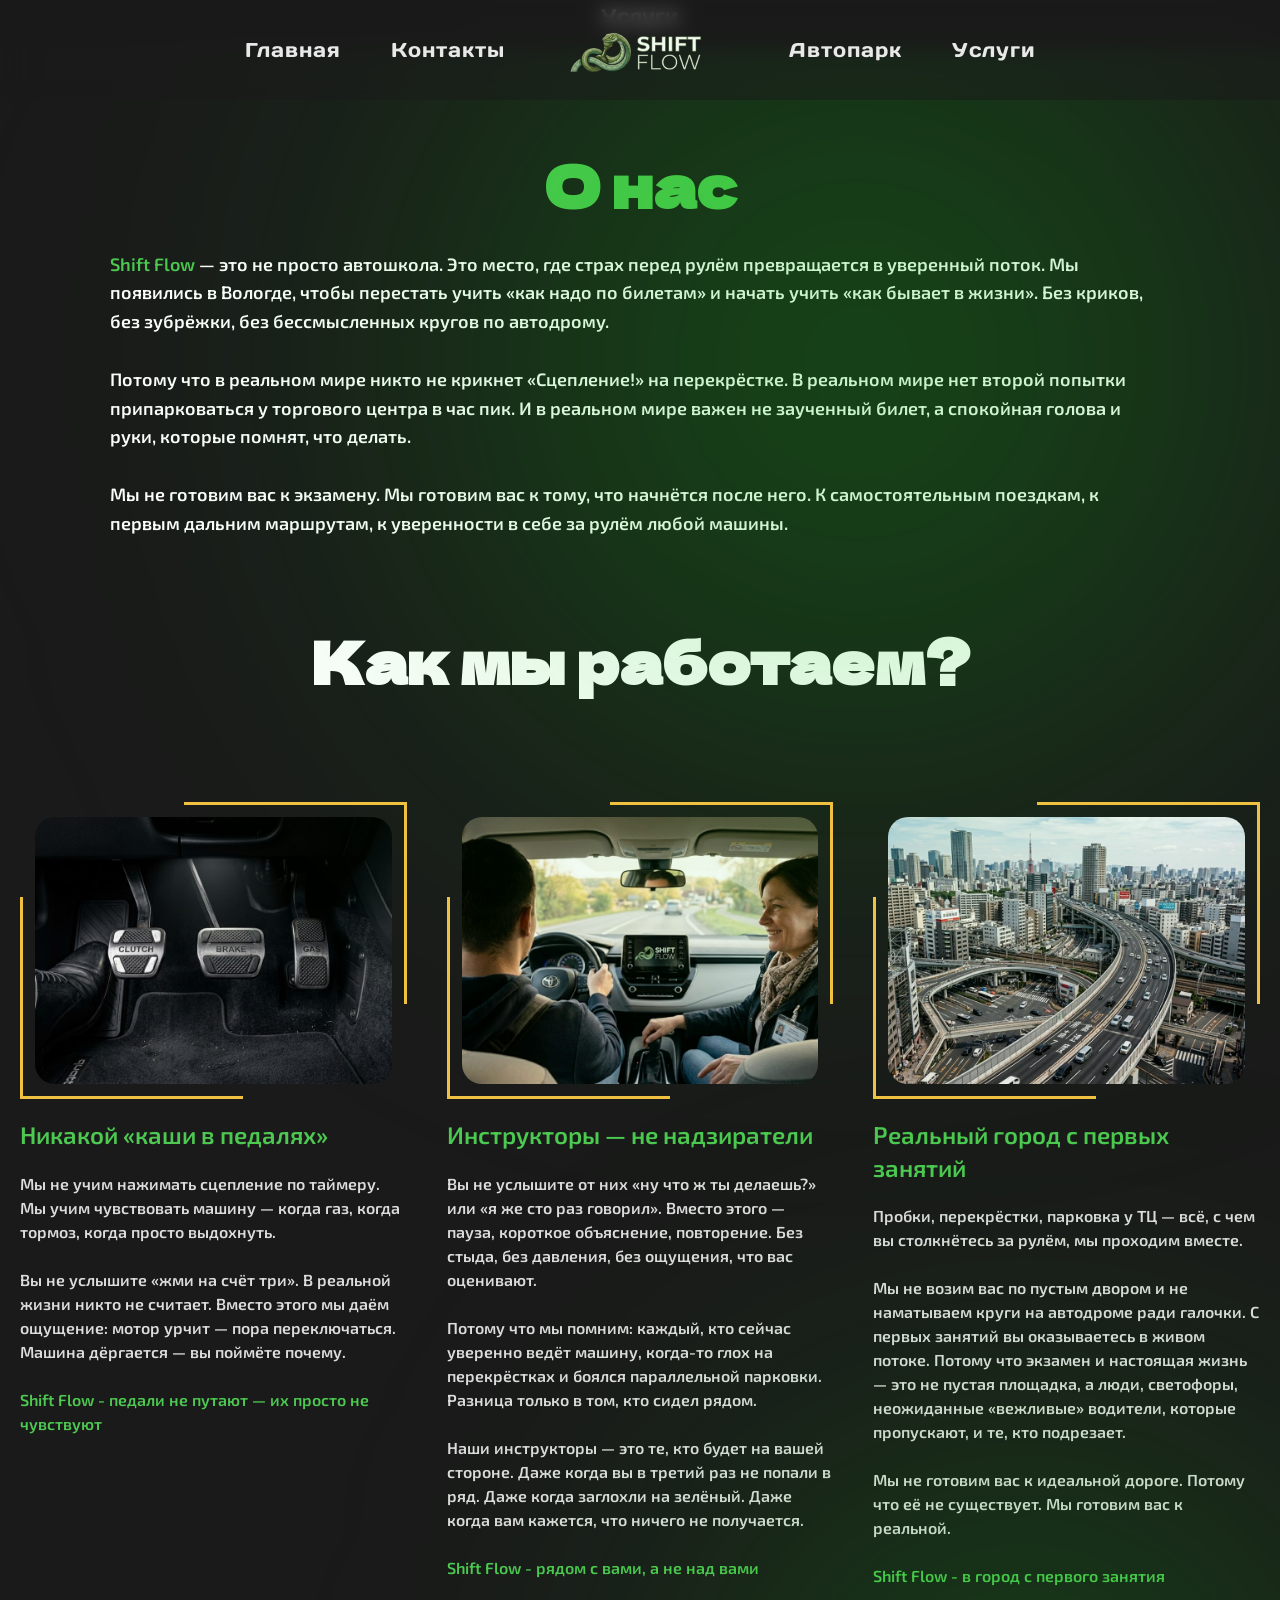
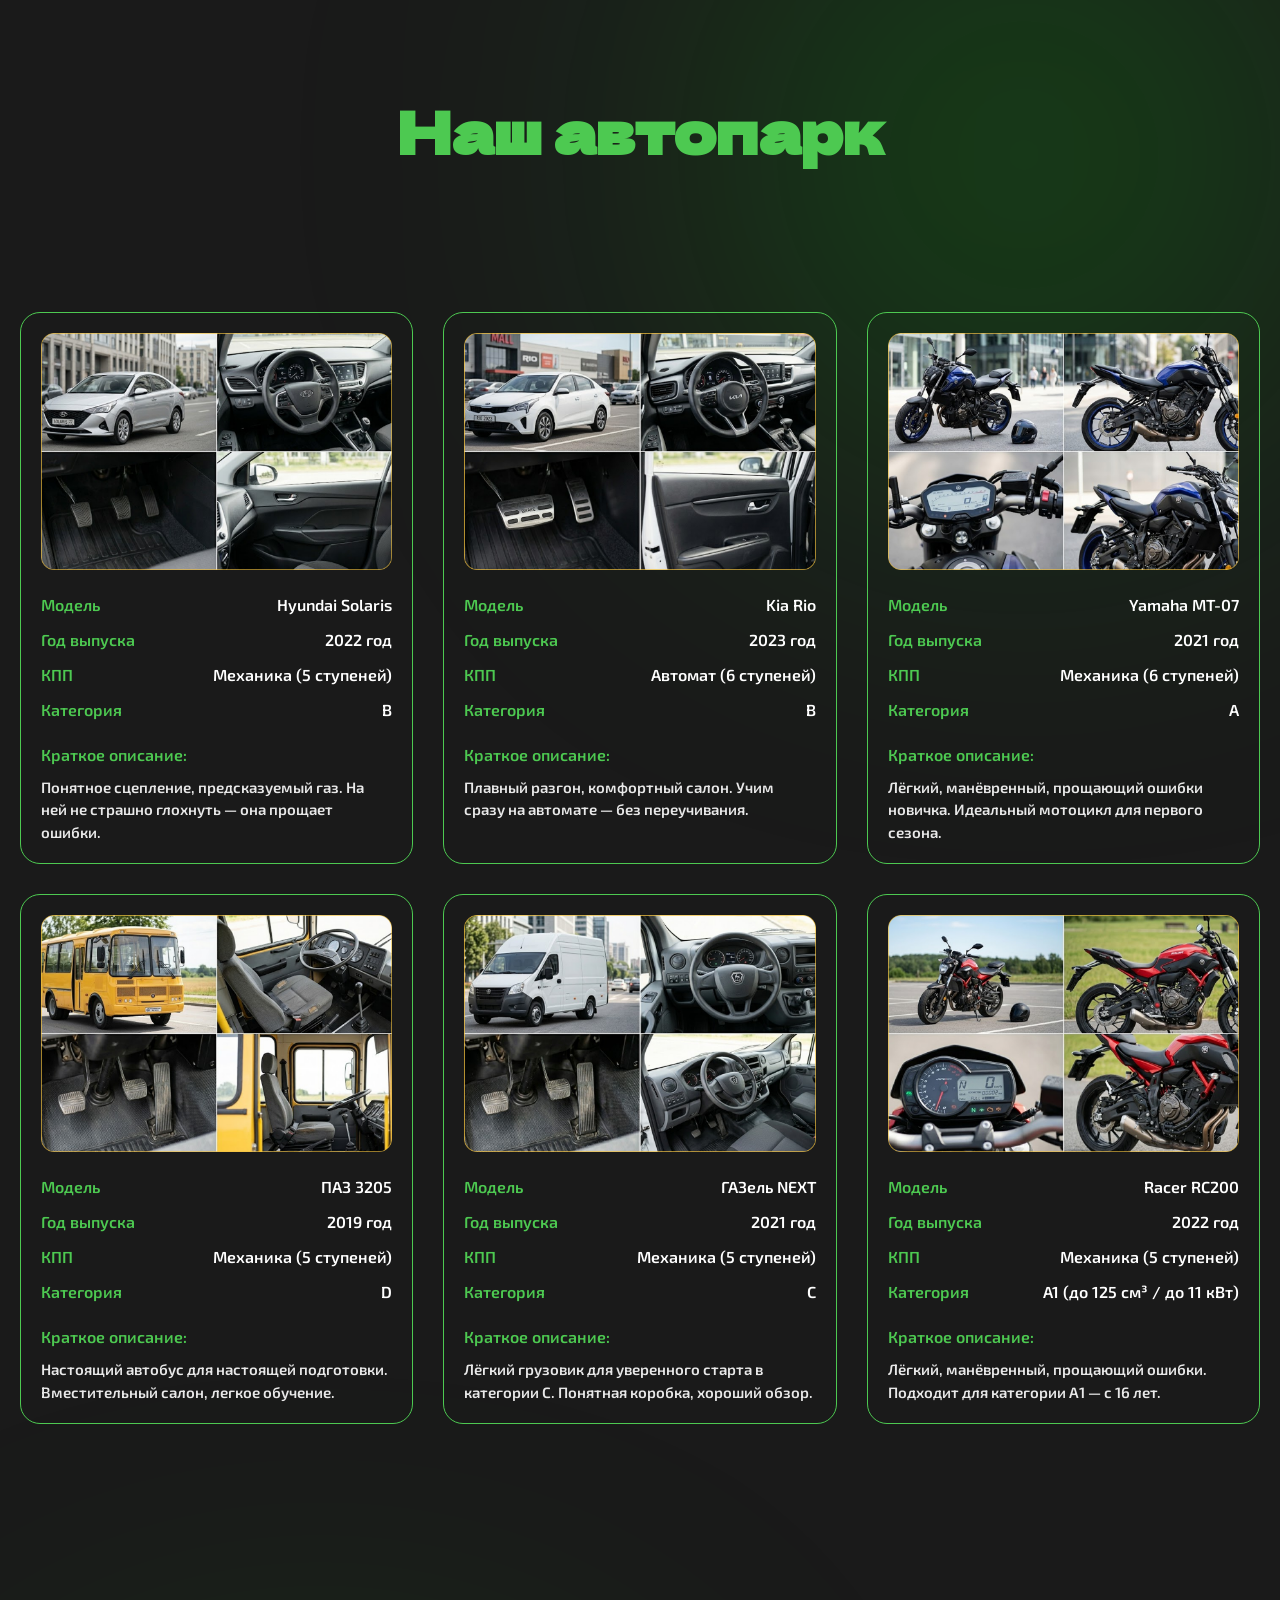
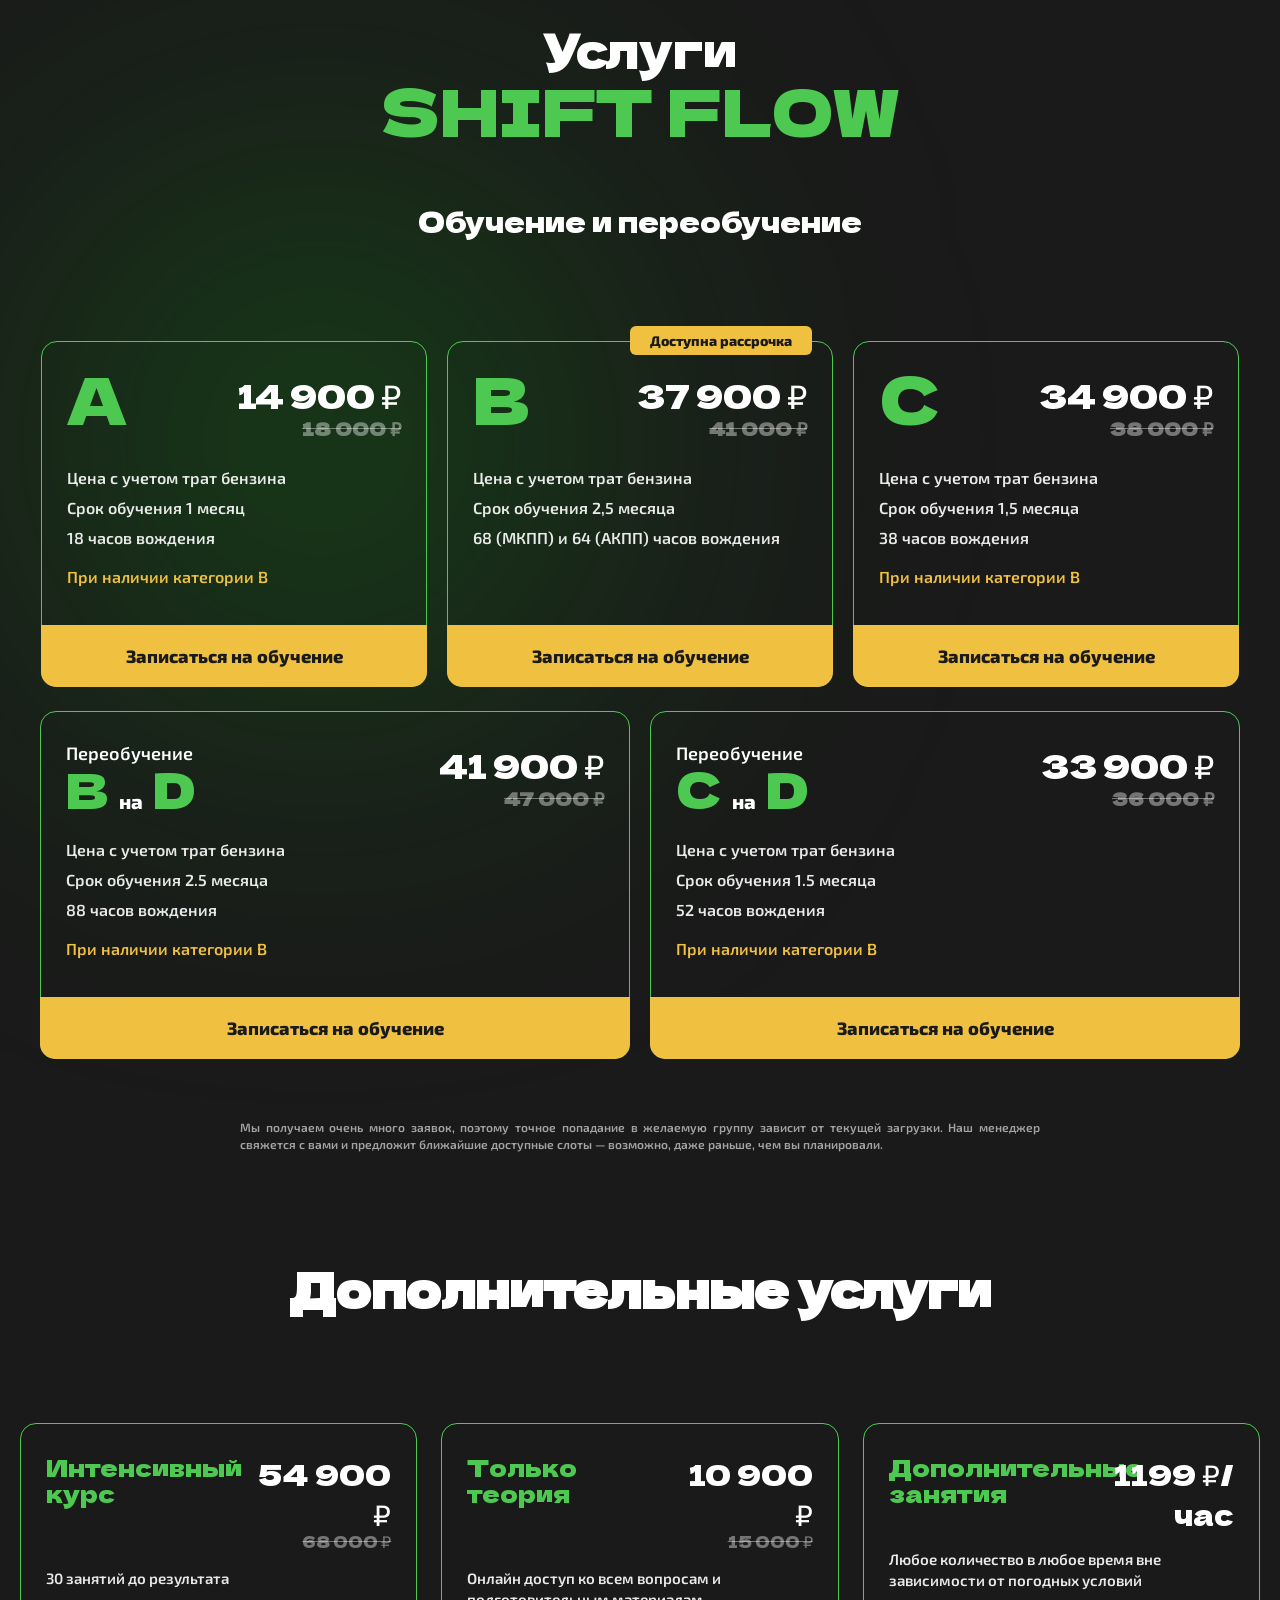
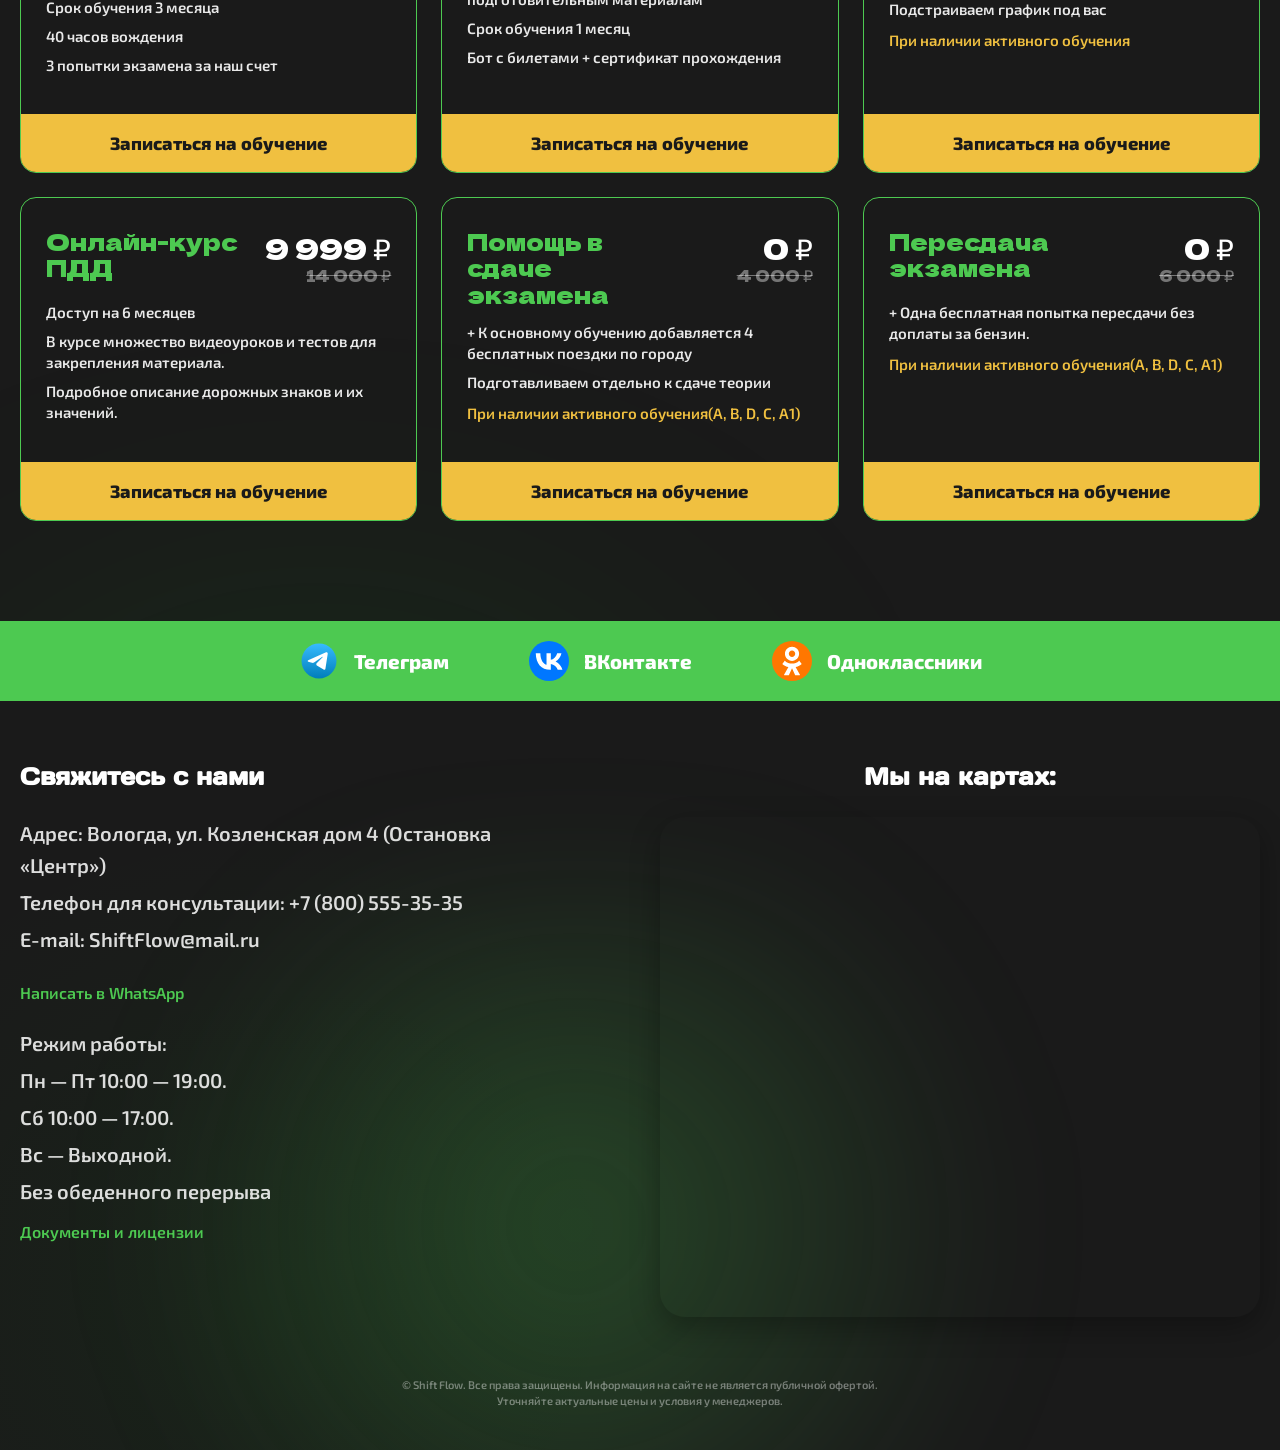
==== commit 29a44217: "Update general.html" ====
--- a/general.html
+++ b/general.html
@@ -489,7 +489,7 @@
             </div>
             <div class="container footer-bottom-container">
                 <p class="footer-copyright">
-                    © 2024–2026, Shift Flow. Все права защищены. Информация на сайте не является публичной офертой.<br>
+                    © Shift Flow. Все права защищены. Информация на сайте не является публичной офертой.<br>
                     Уточняйте актуальные цены и условия у менеджеров.
                 </p>
             </div>
@@ -645,4 +645,4 @@
         });
     </script>
 </body>
-</html>+</html>
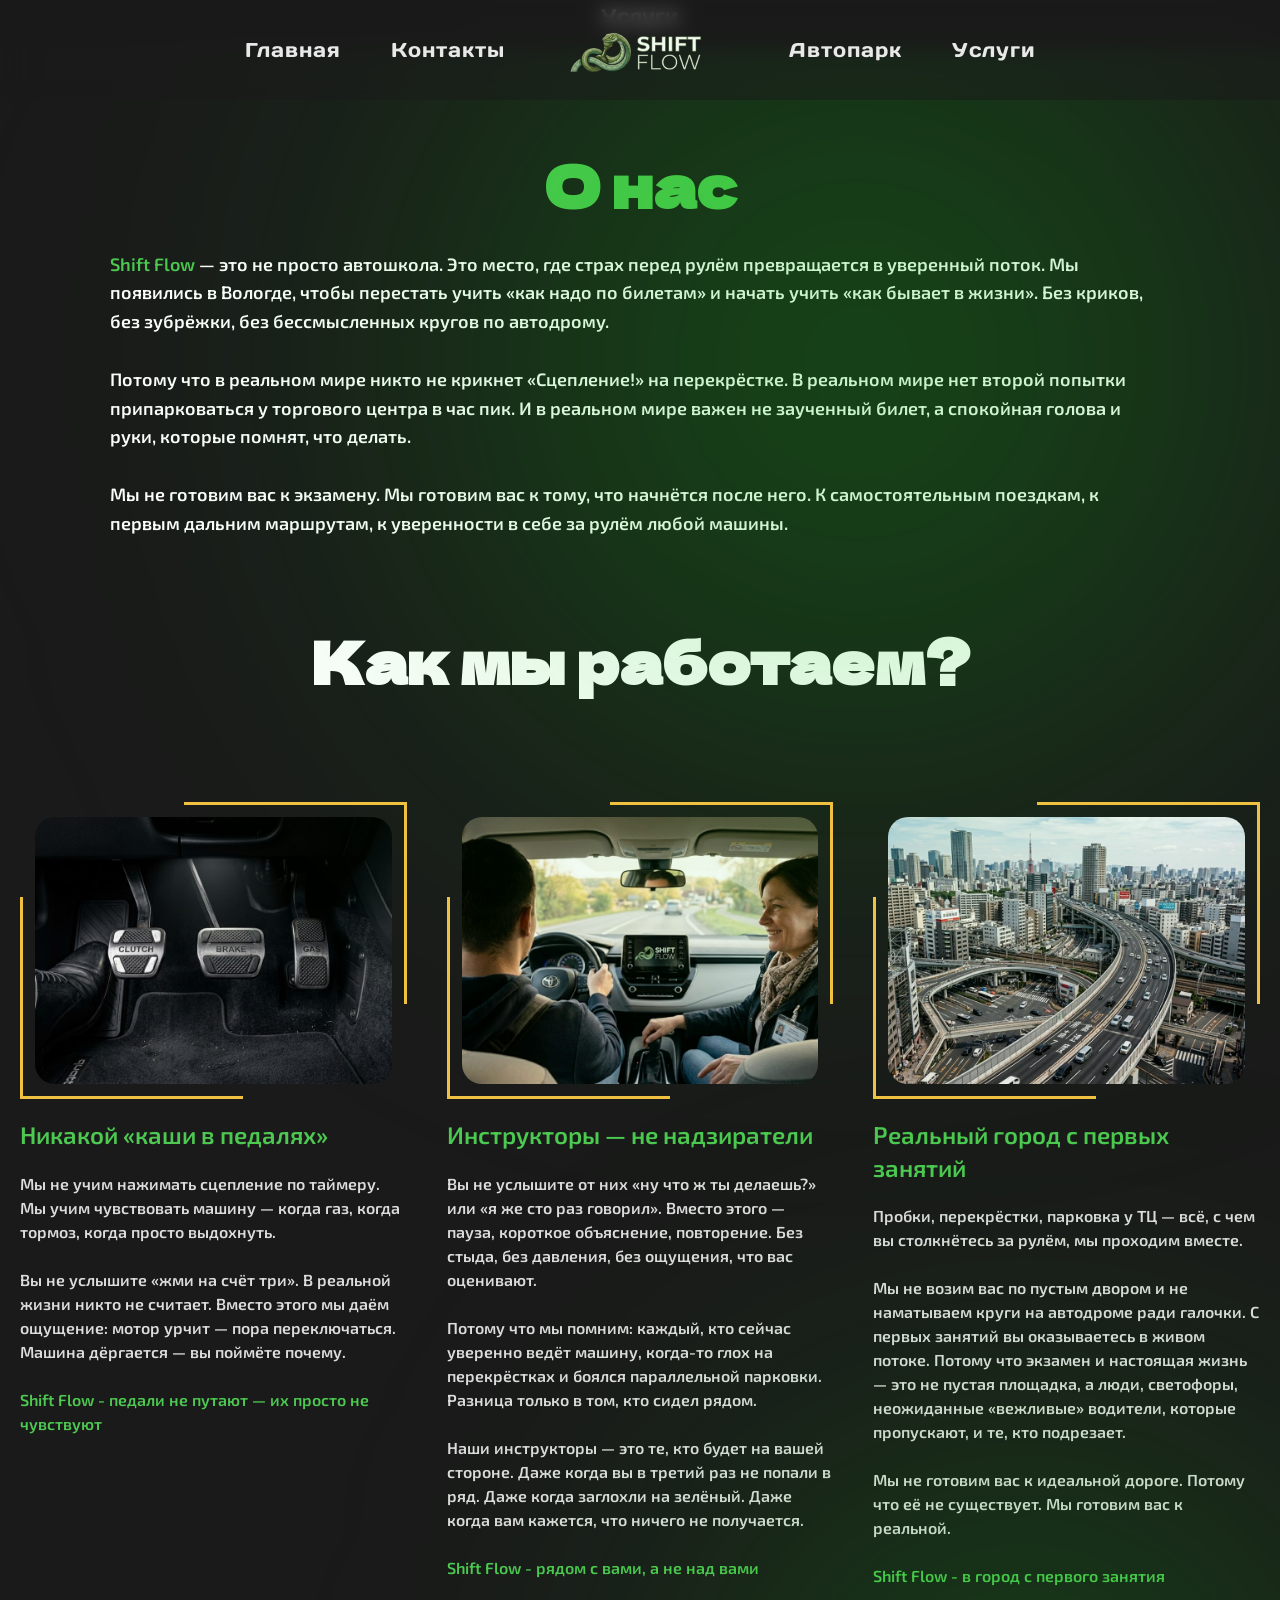
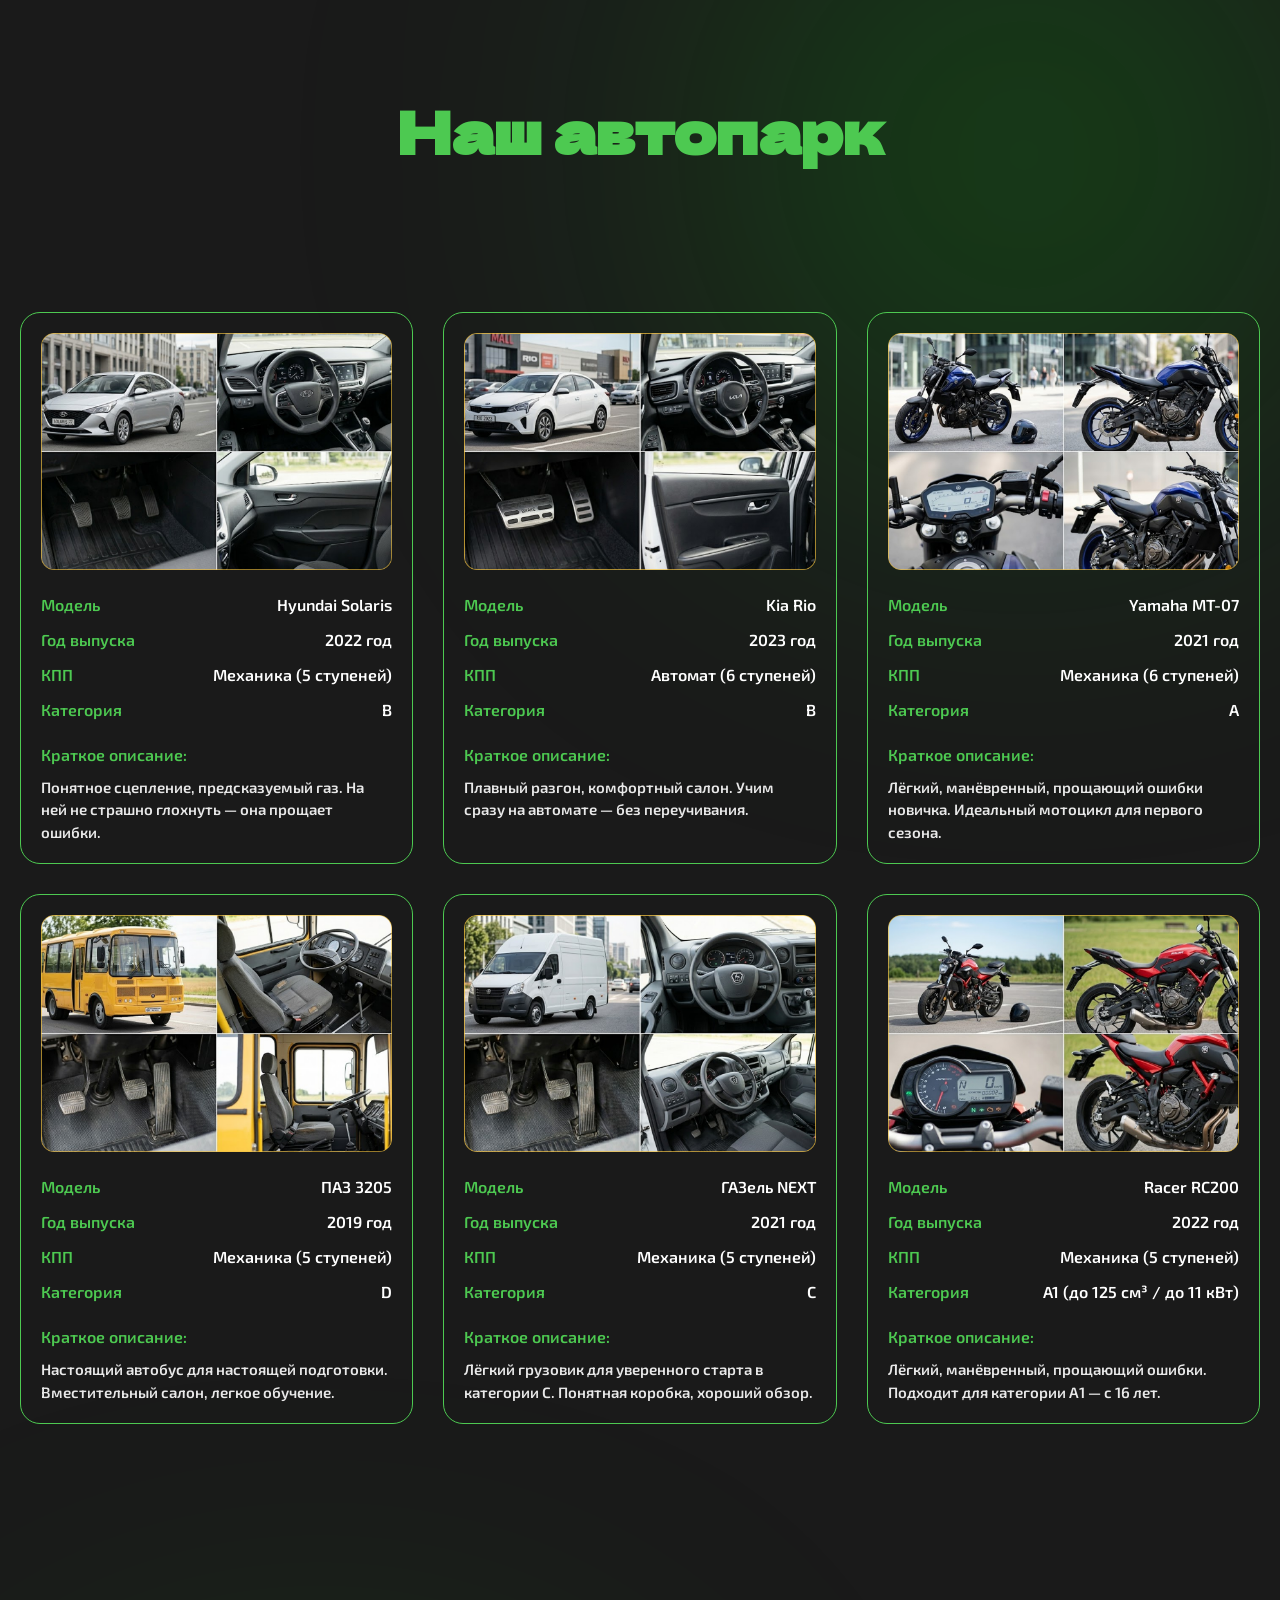
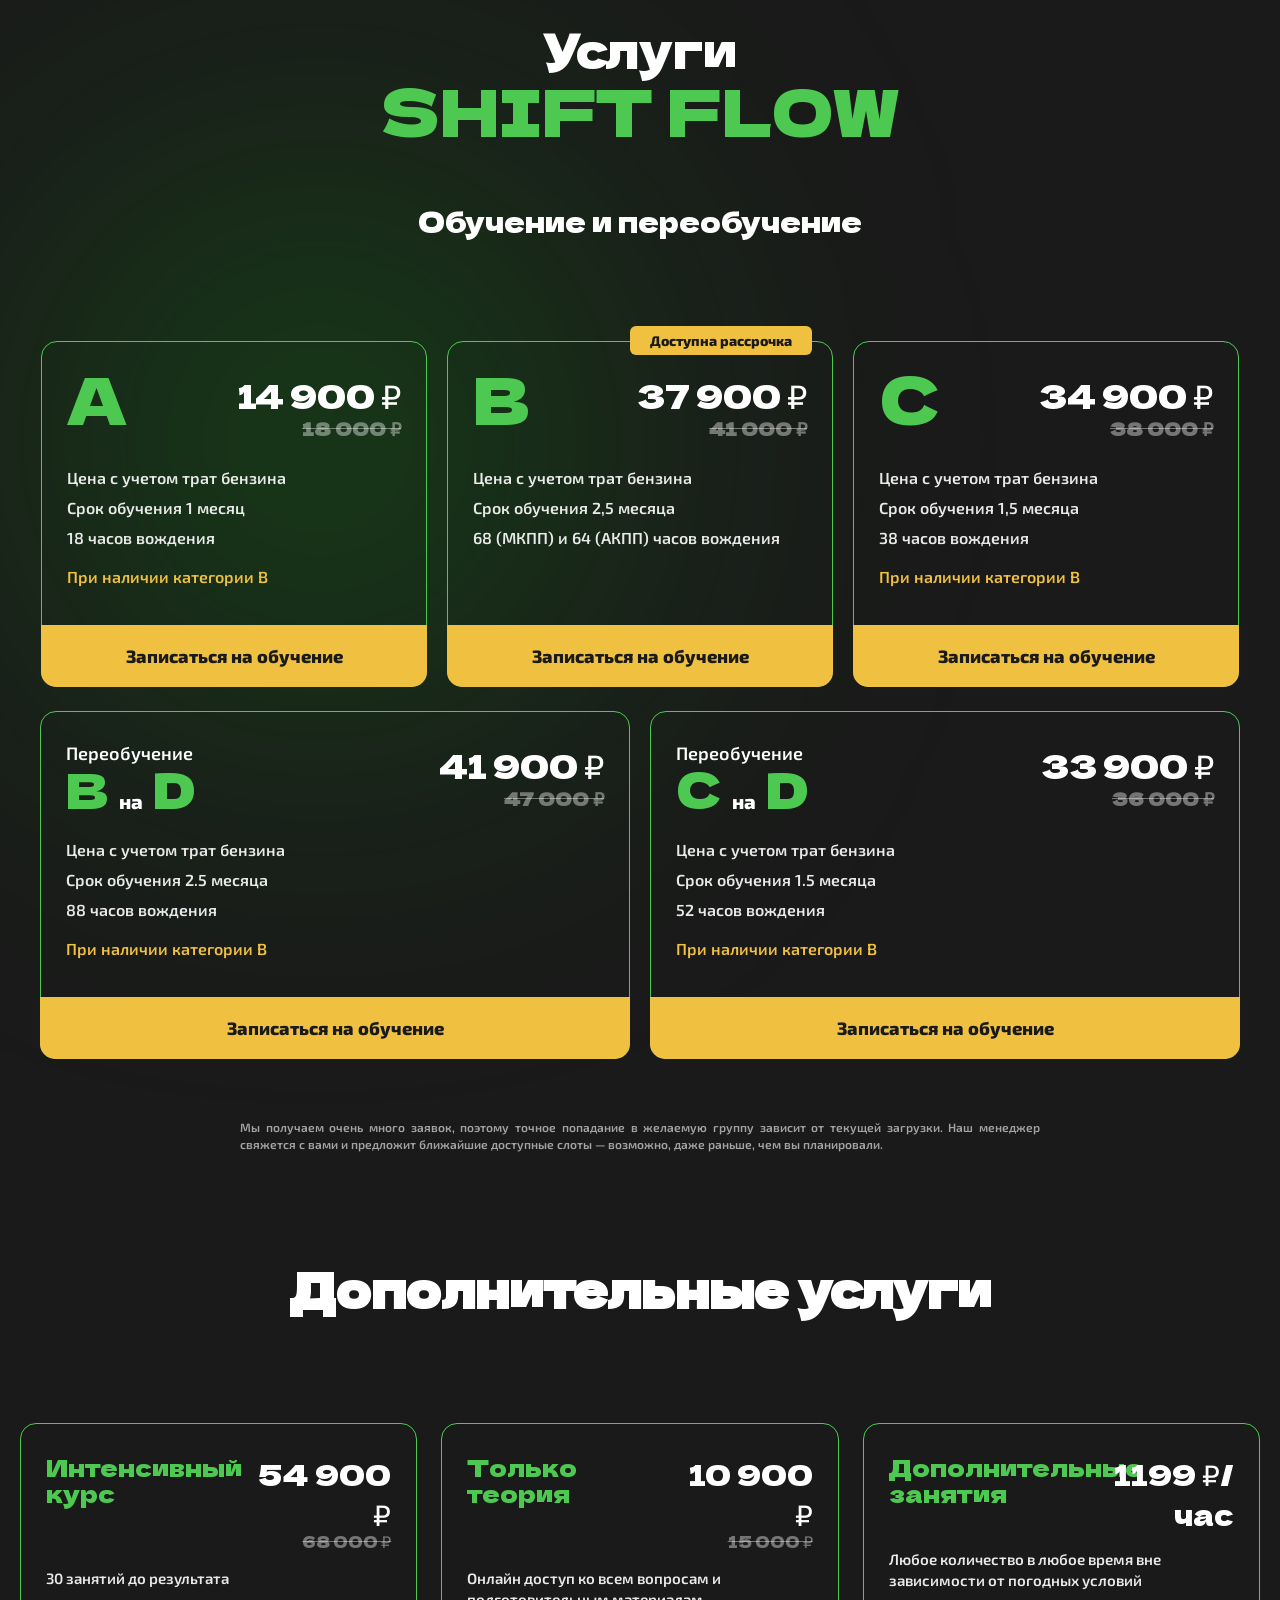
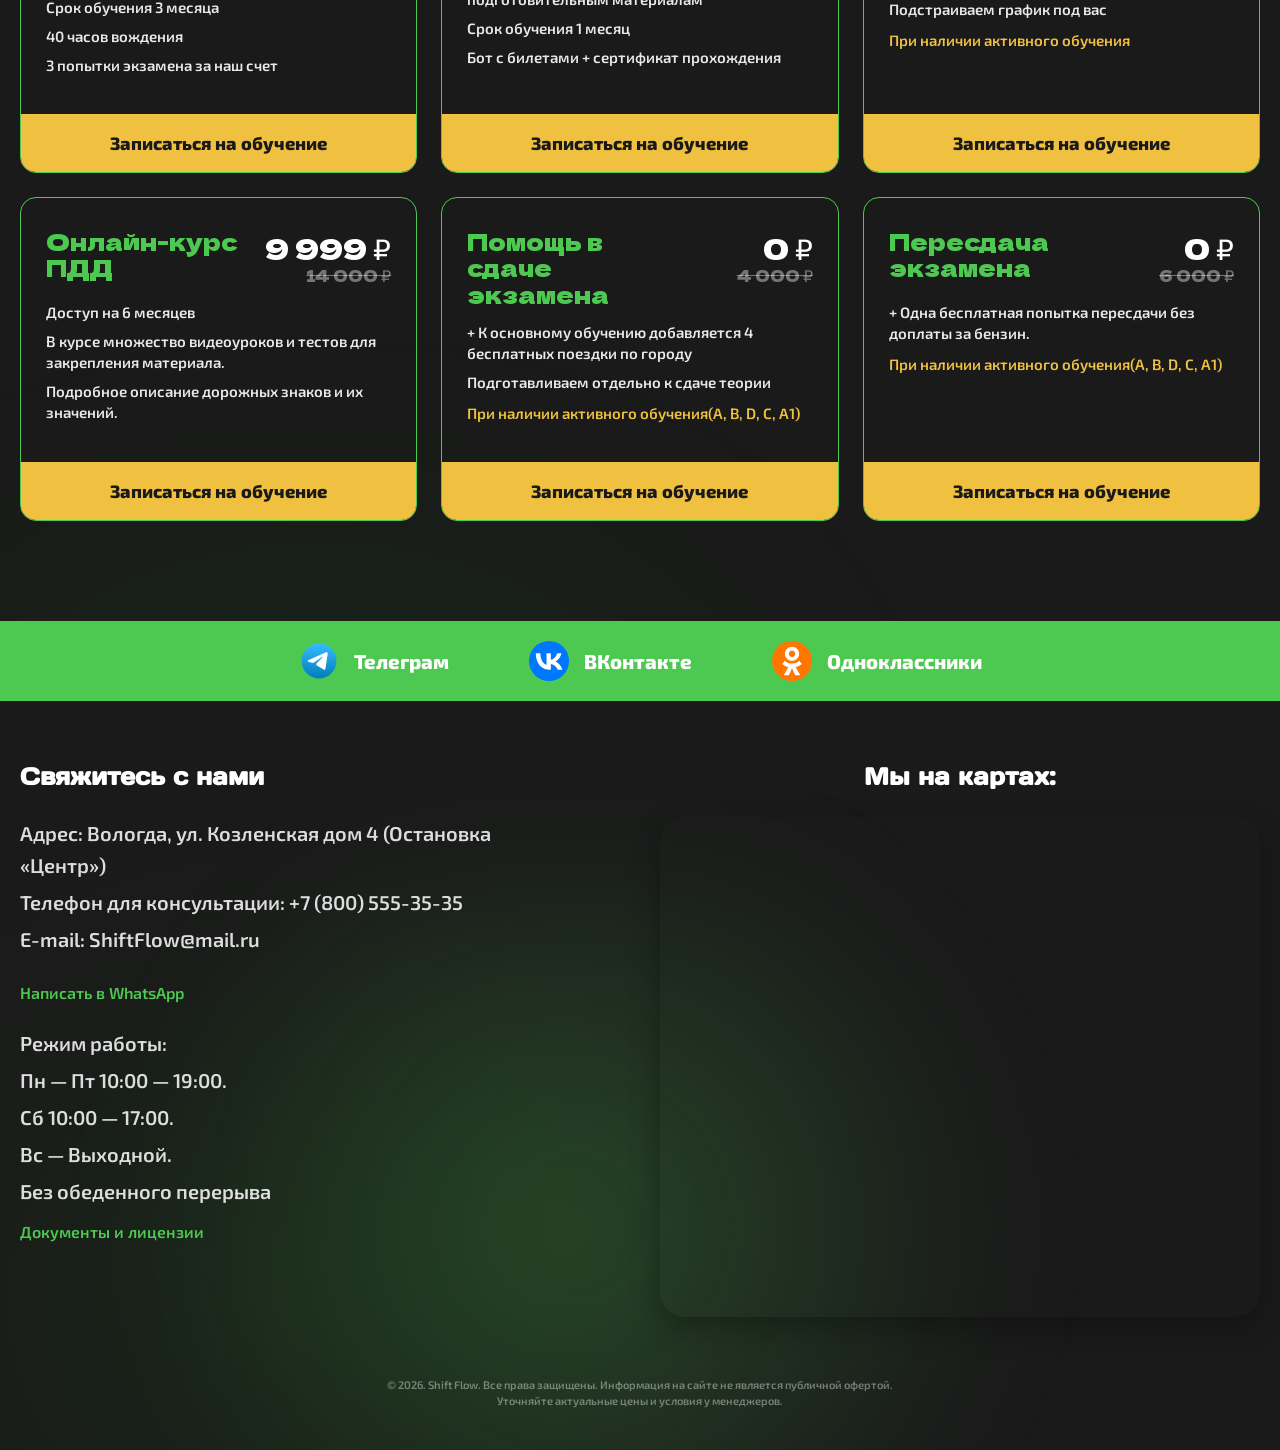
==== commit 8c1b2416: "Update general.html" ====
--- a/general.html
+++ b/general.html
@@ -489,7 +489,7 @@
             </div>
             <div class="container footer-bottom-container">
                 <p class="footer-copyright">
-                    © Shift Flow. Все права защищены. Информация на сайте не является публичной офертой.<br>
+                    © 2026. Shift Flow. Все права защищены. Информация на сайте не является публичной офертой.<br>
                     Уточняйте актуальные цены и условия у менеджеров.
                 </p>
             </div>
